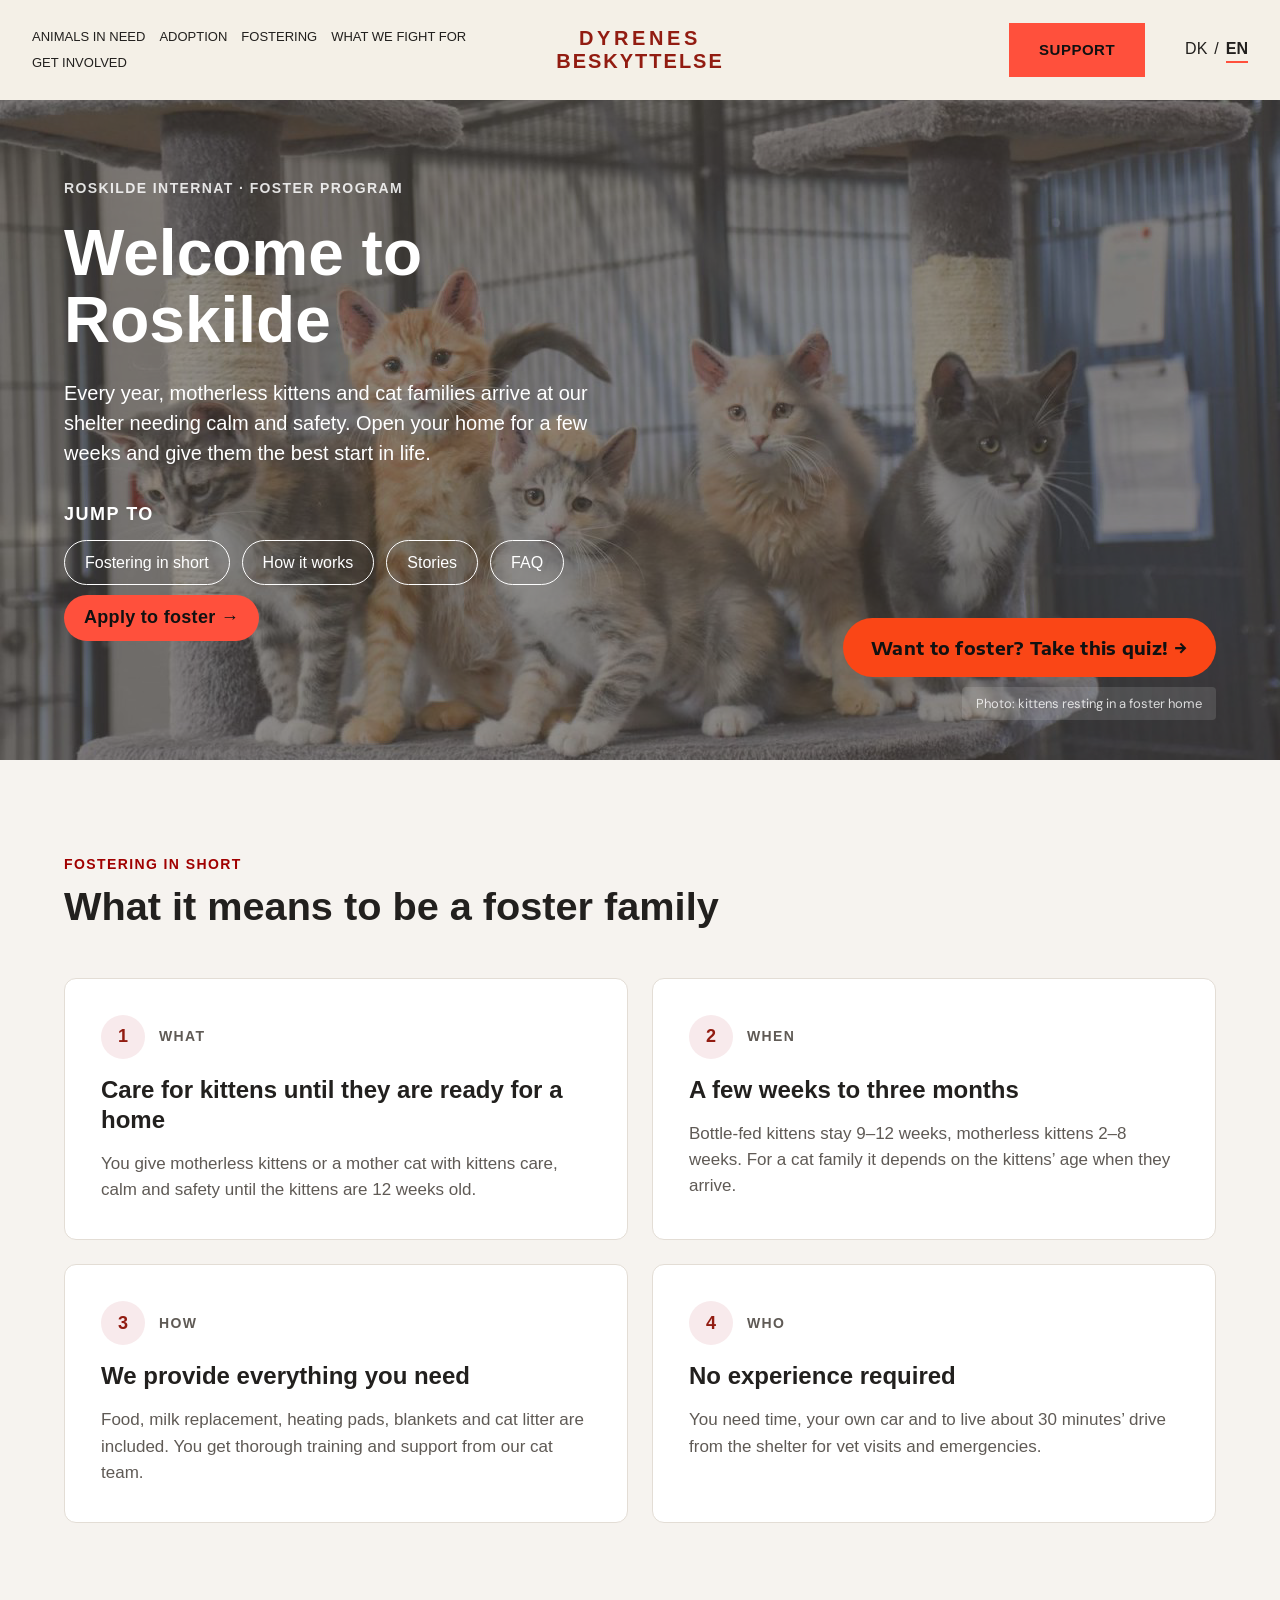
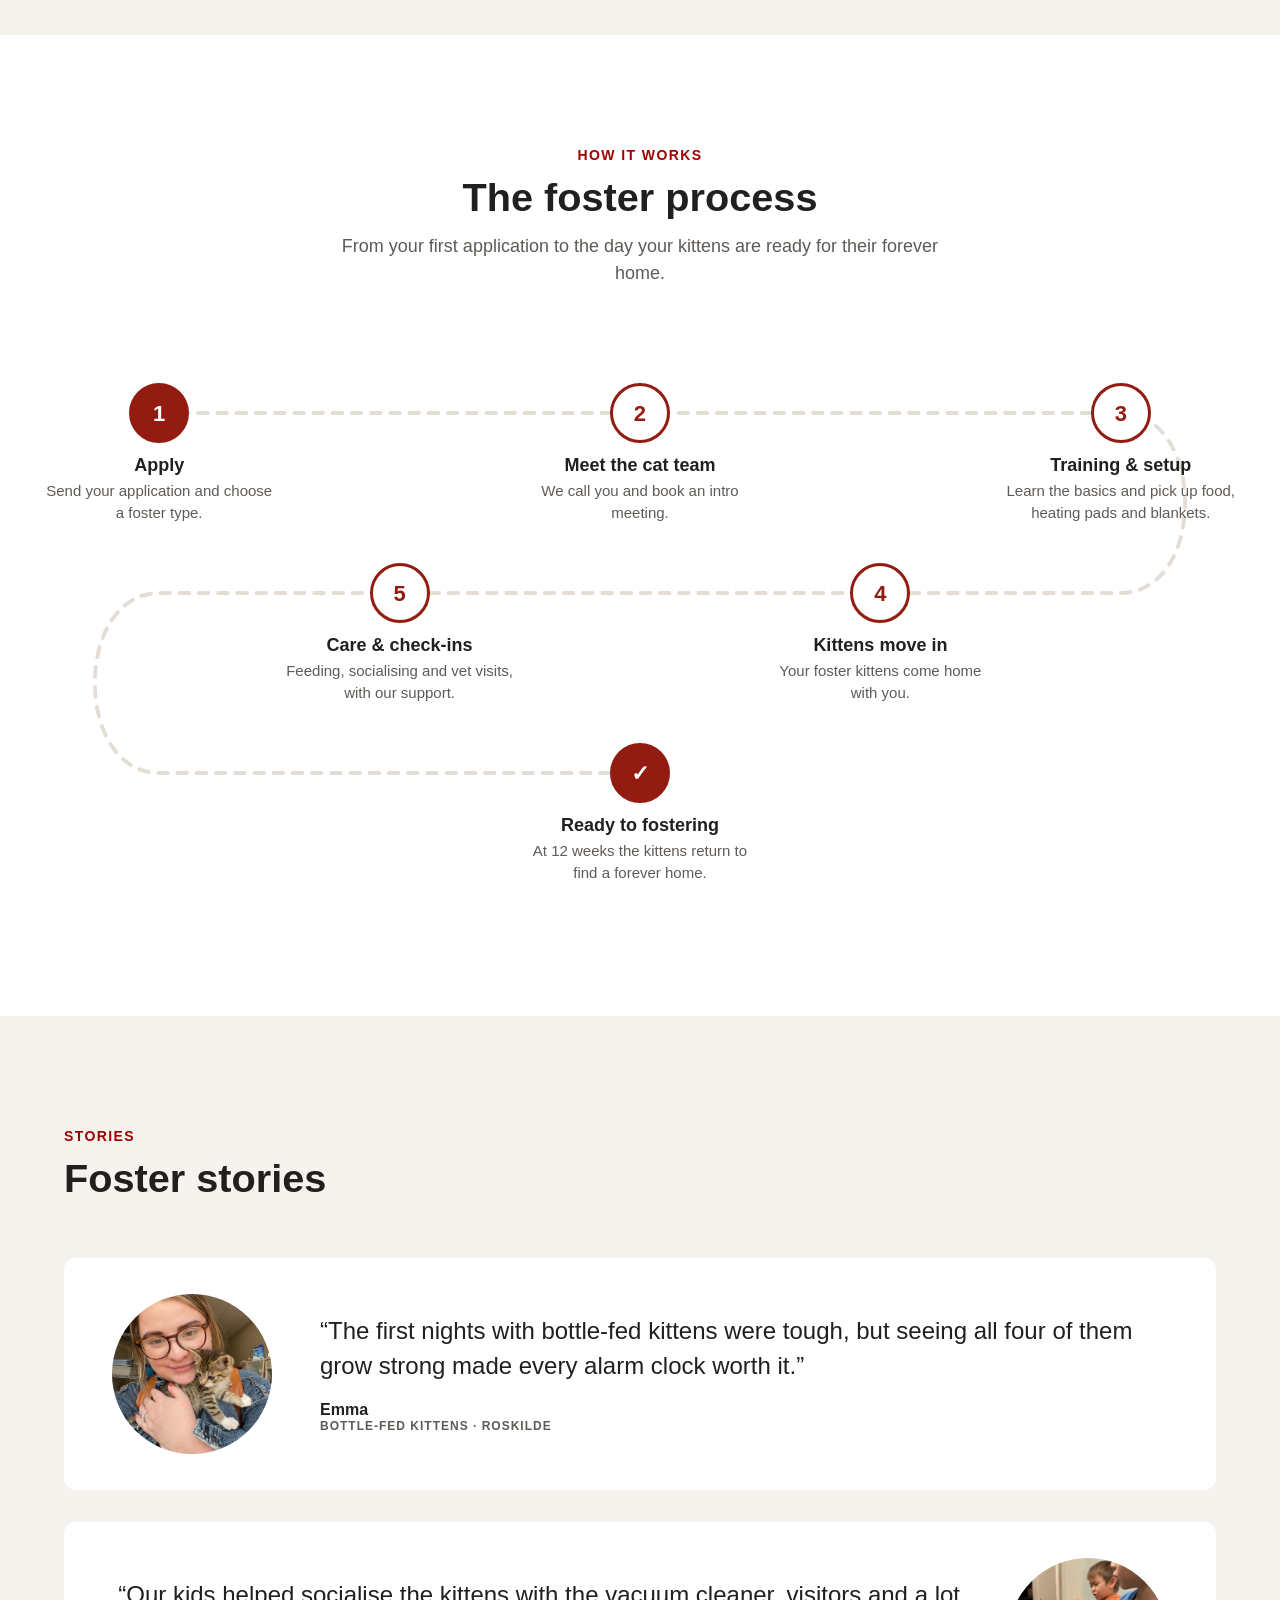
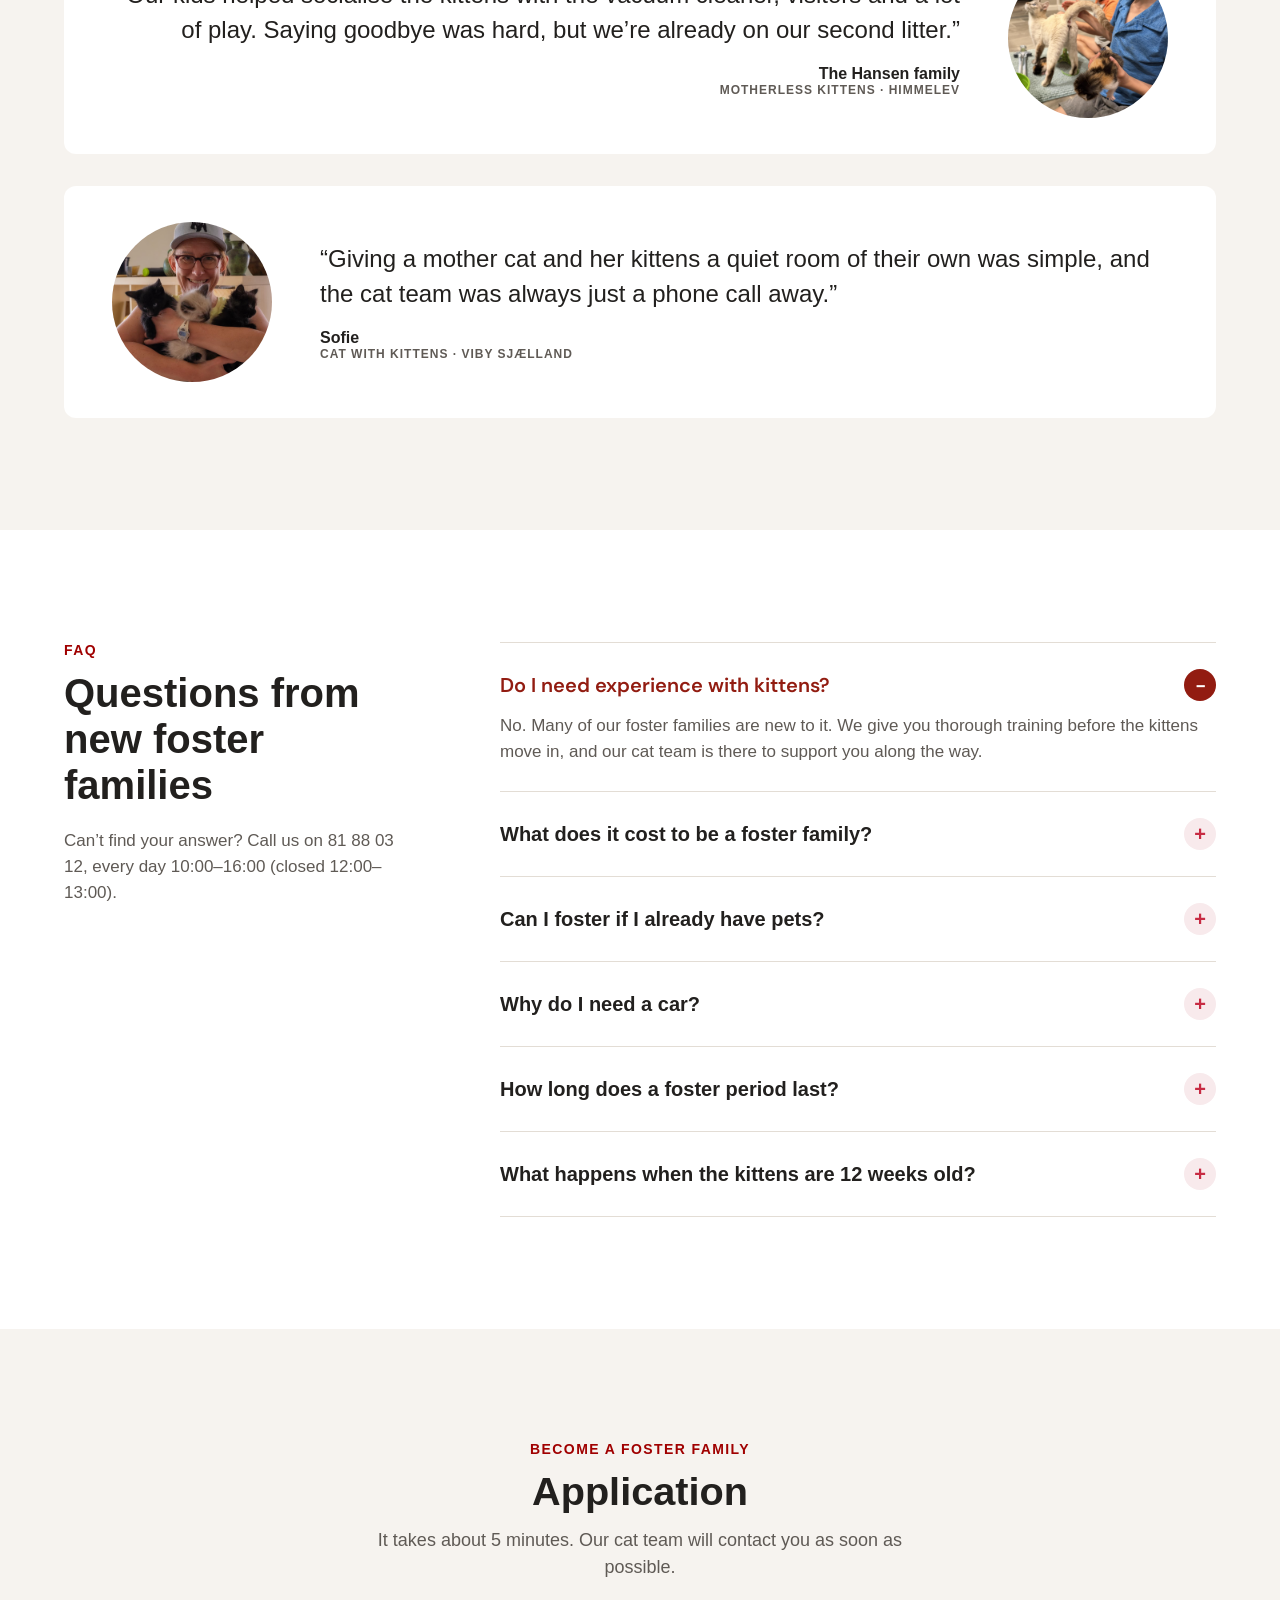
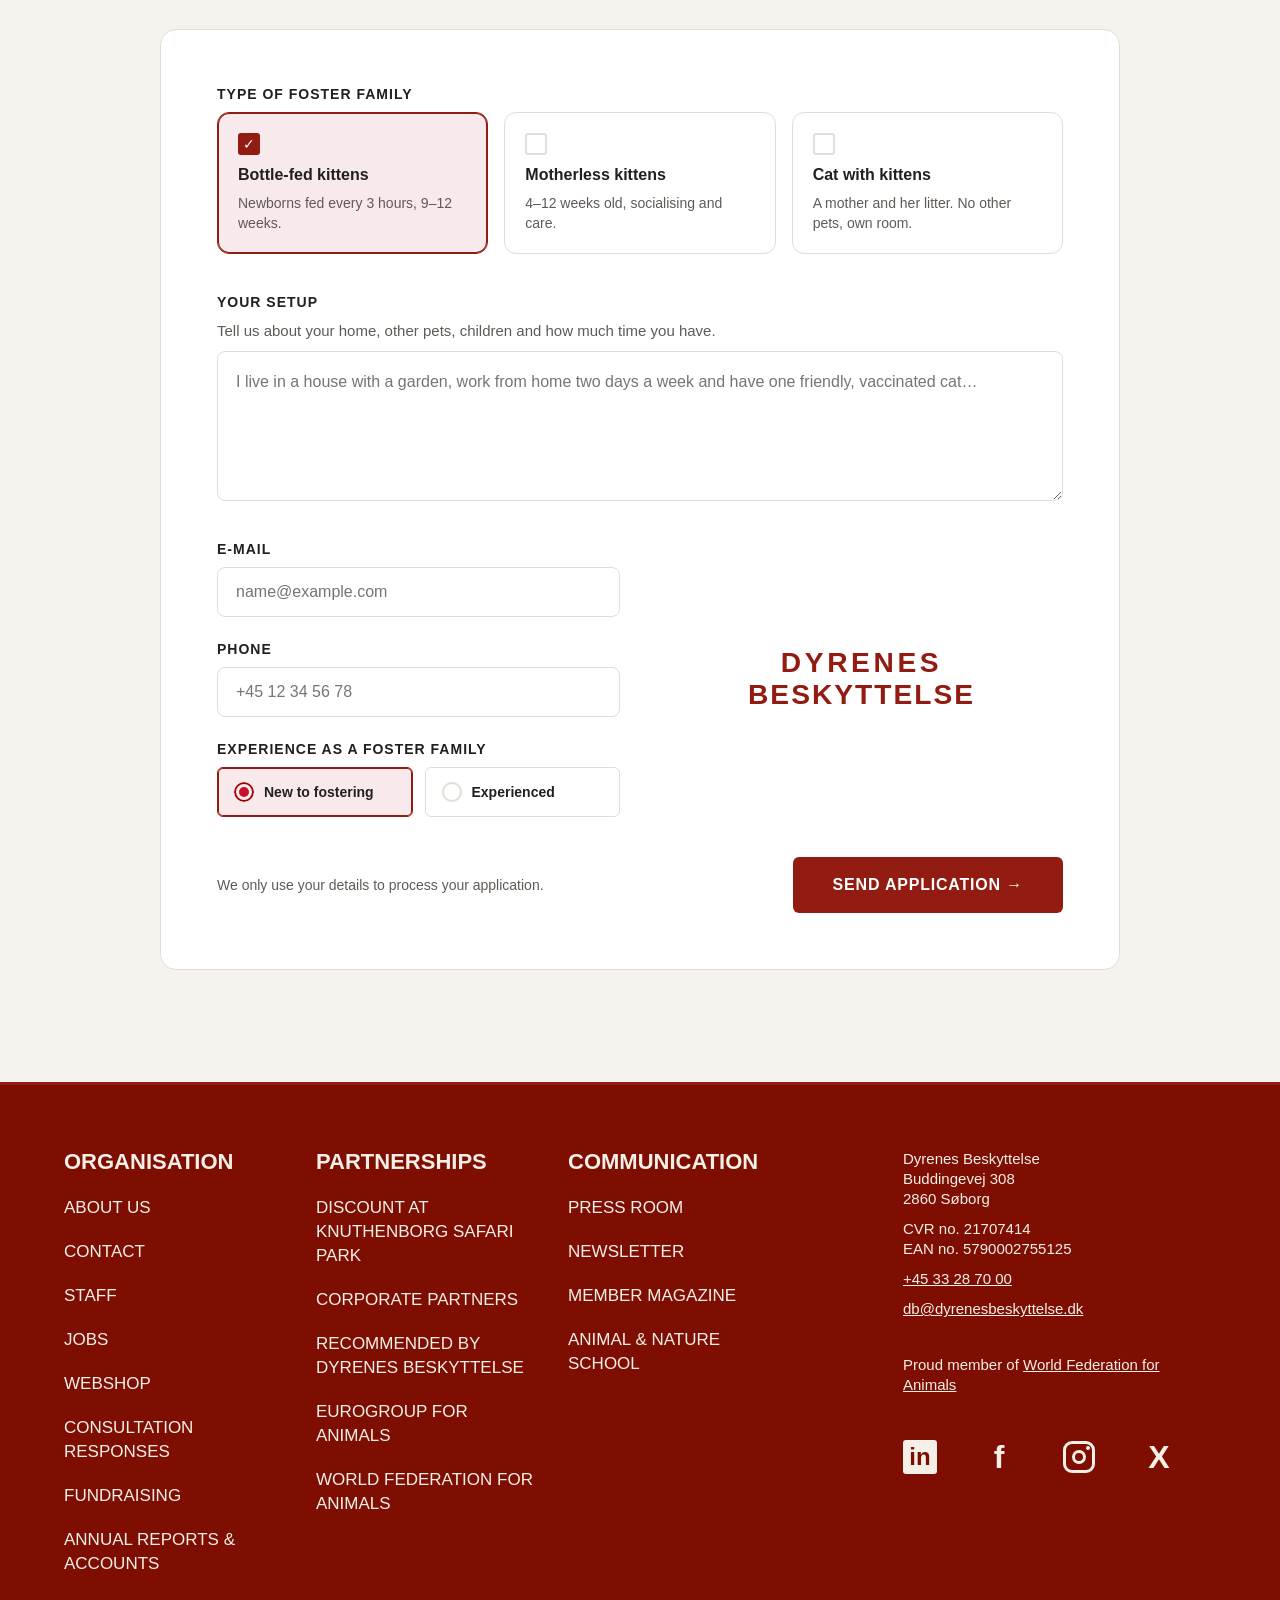
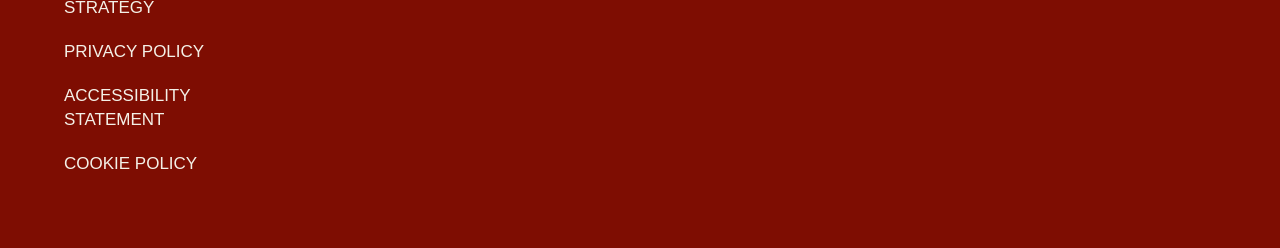
==== index.html @ abfac76a "Build responsive foster landing page and survey" ====
<!doctype html>
<html lang="en">
<head>
  <meta charset="utf-8">
  <meta name="viewport" content="width=device-width, initial-scale=1">
  <meta name="description" content="Open your home to kittens in need through Roskilde Internat's foster programme.">
  <title>Foster family | Roskilde Internat</title>
  <link rel="preconnect" href="https://fonts.googleapis.com">
  <link rel="preconnect" href="https://fonts.gstatic.com" crossorigin>
  <link href="https://fonts.googleapis.com/css2?family=DM+Sans:wght@400;600;700;800&amp;family=Encode+Sans+Semi+Expanded:wght@400;500;700;800&amp;display=swap" rel="stylesheet">
  <link rel="stylesheet" href="styles.css">
  <script src="script.js" defer></script>
</head>
<body>
  <a class="skip-link" href="#main">Skip to content</a>

  <header class="site-header">
    <nav class="main-nav" aria-label="Main navigation">
      <a href="https://www.dyrenesbeskyttelse.dk/1812">Animals in need</a>
      <a href="https://www.dyrenesbeskyttelse.dk/adopter-et-dyr">Adoption</a>
      <a class="active" href="#fostering-short">Fostering</a>
      <a href="https://www.dyrenesbeskyttelse.dk/det-kaemper-vi-for">What we fight for</a>
      <a href="https://www.dyrenesbeskyttelse.dk/bliv-frivillig">Get involved</a>
    </nav>

    <a class="wordmark" href="https://www.dyrenesbeskyttelse.dk/" aria-label="Dyrenes Beskyttelse home">
      <span>Dyrenes</span><span>Beskyttelse</span>
    </a>

    <div class="header-actions">
      <a class="support-button" href="https://www.dyrenesbeskyttelse.dk/stoet-dyrene">Support</a>
      <span class="language" aria-label="Language"><a href="https://www.dyrenesbeskyttelse.dk/">DK</a><span>/</span><strong>EN</strong></span>
    </div>
    <button class="menu-toggle" type="button" aria-expanded="false" aria-controls="mobile-menu">Menu</button>
  </header>

  <nav id="mobile-menu" class="mobile-menu" aria-label="Mobile navigation" hidden>
    <a href="https://www.dyrenesbeskyttelse.dk/1812">Animals in need</a>
    <a href="https://www.dyrenesbeskyttelse.dk/adopter-et-dyr">Adoption</a>
    <a href="#fostering-short">Fostering</a>
    <a href="https://www.dyrenesbeskyttelse.dk/det-kaemper-vi-for">What we fight for</a>
    <a href="https://www.dyrenesbeskyttelse.dk/bliv-frivillig">Get involved</a>
  </nav>

  <main id="main">
    <section class="hero" aria-labelledby="hero-title">
      <img class="hero-image" src="assets/hero.png" alt="Kittens resting together in a foster home">
      <div class="hero-shade"></div>
      <div class="hero-content page-width">
        <p class="eyebrow light">Roskilde Internat · Foster program</p>
        <h1 id="hero-title">Welcome to<br>Roskilde</h1>
        <p class="hero-intro">Every year, motherless kittens and cat families arrive at our shelter needing calm and safety. Open your home for a few weeks and give them the best start in life.</p>
        <div class="jump-links" aria-label="Jump to page section">
          <span>Jump to</span>
          <a href="#fostering-short">Fostering in short</a>
          <a href="#how-it-works">How it works</a>
          <a href="#stories">Stories</a>
          <a href="#faq">FAQ</a>
        </div>
        <a class="pill-button coral" href="#application">Apply to foster →</a>
      </div>
      <button class="quiz-ribbon" type="button" data-open-quiz>Want to foster? Take this quiz! →</button>
      <p class="photo-credit">Photo: kittens resting in a foster home</p>
    </section>

    <section id="fostering-short" class="section section-short">
      <div class="page-width">
        <p class="eyebrow red">Fostering in short</p>
        <h2>What it means to be a foster family</h2>
        <div class="facts-grid">
          <article class="fact-card"><span class="fact-number">1</span><p class="fact-label">What</p><h3>Care for kittens until they are ready for a home</h3><p>You give motherless kittens or a mother cat with kittens care, calm and safety until the kittens are 12 weeks old.</p></article>
          <article class="fact-card"><span class="fact-number">2</span><p class="fact-label">When</p><h3>A few weeks to three months</h3><p>Bottle-fed kittens stay 9–12 weeks, motherless kittens 2–8 weeks. For a cat family it depends on the kittens’ age when they arrive.</p></article>
          <article class="fact-card"><span class="fact-number">3</span><p class="fact-label">How</p><h3>We provide everything you need</h3><p>Food, milk replacement, heating pads, blankets and cat litter are included. You get thorough training and support from our cat team.</p></article>
          <article class="fact-card"><span class="fact-number">4</span><p class="fact-label">Who</p><h3>No experience required</h3><p>You need time, your own car and to live about 30 minutes’ drive from the shelter for vet visits and emergencies.</p></article>
        </div>
      </div>
    </section>

    <section id="how-it-works" class="section process-section">
      <div class="page-width narrow-heading">
        <p class="eyebrow red">How it works</p>
        <h2>The foster process</h2>
        <p>From your first application to the day your kittens are ready for their forever home.</p>
      </div>
      <div class="process page-width">
        <img class="process-line" src="assets/foster-path.svg" alt="" aria-hidden="true">
        <ol>
          <li><span>1</span><h3>Apply</h3><p>Send your application and choose a foster type.</p></li>
          <li><span>2</span><h3>Meet the cat team</h3><p>We call you and book an intro meeting.</p></li>
          <li><span>3</span><h3>Training &amp; setup</h3><p>Learn the basics and pick up food, heating pads and blankets.</p></li>
          <li><span>4</span><h3>Kittens move in</h3><p>Your foster kittens come home with you.</p></li>
          <li><span>5</span><h3>Care &amp; check-ins</h3><p>Feeding, socialising and vet visits, with our support.</p></li>
          <li><span>✓</span><h3>Ready to fostering</h3><p>At 12 weeks the kittens return to find a forever home.</p></li>
        </ol>
      </div>
    </section>

    <section id="stories" class="section stories-section">
      <div class="page-width">
        <p class="eyebrow red">Stories</p>
        <h2>Foster stories</h2>
        <div class="stories-list">
          <article class="story-card"><img src="assets/story-emma.png" alt="Emma with a foster kitten"><div><blockquote>“The first nights with bottle-fed kittens were tough, but seeing all four of them grow strong made every alarm clock worth it.”</blockquote><p><strong>Emma</strong><span>Bottle-fed kittens · Roskilde</span></p></div></article>
          <article class="story-card reverse"><img src="assets/story-hansen.png" alt="The Hansen family"><div><blockquote>“Our kids helped socialise the kittens with the vacuum cleaner, visitors and a lot of play. Saying goodbye was hard, but we’re already on our second litter.”</blockquote><p><strong>The Hansen family</strong><span>Motherless kittens · Himmelev</span></p></div></article>
          <article class="story-card"><img src="assets/story-sofie.png" alt="Sofie with a foster cat"><div><blockquote>“Giving a mother cat and her kittens a quiet room of their own was simple, and the cat team was always just a phone call away.”</blockquote><p><strong>Sofie</strong><span>Cat with kittens · Viby Sjælland</span></p></div></article>
        </div>
      </div>
    </section>

    <section id="faq" class="section faq-section">
      <div class="page-width faq-layout">
        <div class="faq-intro">
          <p class="eyebrow red">FAQ</p>
          <h2>Questions from<br>new foster<br>families</h2>
          <p>Can’t find your answer? Call us on <a href="tel:+4581880312">81 88 03 12</a>, every day 10:00–16:00 (closed 12:00–13:00).</p>
        </div>
        <div class="accordion">
          <details open><summary>Do I need experience with kittens?<span aria-hidden="true"></span></summary><p>No. Many of our foster families are new to it. We give you thorough training before the kittens move in, and our cat team is there to support you along the way.</p></details>
          <details><summary>What does it cost to be a foster family?<span aria-hidden="true"></span></summary><p>Nothing. We provide food, milk replacement, heating pads, blankets, cat litter and veterinary care.</p></details>
          <details><summary>Can I foster if I already have pets?<span aria-hidden="true"></span></summary><p>Often, yes. Foster kittens need a separate room, and your own pets must be healthy and vaccinated. Our cat team will assess your setup with you.</p></details>
          <details><summary>Why do I need a car?<span aria-hidden="true"></span></summary><p>You must be able to bring kittens to check-ups and reach a veterinarian quickly if an emergency occurs.</p></details>
          <details><summary>How long does a foster period last?<span aria-hidden="true"></span></summary><p>Depending on the kittens’ age and needs, a foster period lasts from a few weeks to around three months.</p></details>
          <details><summary>What happens when the kittens are 12 weeks old?<span aria-hidden="true"></span></summary><p>They return to the shelter, where they receive their final health checks and are matched with permanent homes.</p></details>
        </div>
      </div>
    </section>

    <section id="application" class="section application-section">
      <div class="page-width application-heading">
        <p class="eyebrow red">Become a foster family</p>
        <h2>Application</h2>
        <p>It takes about 5 minutes. Our cat team will contact you as soon as possible.</p>
      </div>

      <form class="application-form" id="application-form">
        <fieldset class="full-row">
          <legend>Type of foster family</legend>
          <div class="choice-grid">
            <label class="choice-card"><input type="checkbox" name="foster-type" value="Bottle-fed kittens" checked><span class="check-box" aria-hidden="true"></span><strong>Bottle-fed kittens</strong><small>Newborns fed every 3 hours, 9–12 weeks.</small></label>
            <label class="choice-card"><input type="checkbox" name="foster-type" value="Motherless kittens"><span class="check-box" aria-hidden="true"></span><strong>Motherless kittens</strong><small>4–12 weeks old, socialising and care.</small></label>
            <label class="choice-card"><input type="checkbox" name="foster-type" value="Cat with kittens"><span class="check-box" aria-hidden="true"></span><strong>Cat with kittens</strong><small>A mother and her litter. No other pets, own room.</small></label>
          </div>
        </fieldset>

        <label class="full-row field"><span>Your setup</span><small>Tell us about your home, other pets, children and how much time you have.</small><textarea name="setup" rows="4" placeholder="I live in a house with a garden, work from home two days a week and have one friendly, vaccinated cat…" required></textarea></label>
        <div class="contact-brand full-row">
        <div class="contact-fields">
        <label class="field"><span>E-mail</span><input type="email" name="email" placeholder="name@example.com" required></label>
        <label class="field"><span>Phone</span><input type="tel" name="phone" placeholder="+45 12 34 56 78" required></label>

        <fieldset class="field experience-field">
          <legend>Experience as a foster family</legend>
          <div class="radio-row">
            <label><input type="radio" name="experience" value="New to fostering" required checked><span></span>New to fostering</label>
            <label><input type="radio" name="experience" value="Experienced"><span></span>Experienced</label>
          </div>
        </fieldset>
        </div>
        <div class="application-brand">
          <div class="wordmark" role="img" aria-label="Dyrenes Beskyttelse">
            <span aria-hidden="true">Dyrenes</span><span aria-hidden="true">Beskyttelse</span>
          </div>
        </div>
        </div>

        <div class="form-footer full-row"><p>We only use your details to process your application.</p><button class="primary-button" type="submit">Send application →</button></div>
        <p class="form-status full-row" id="form-status" role="status" aria-live="polite"></p>
      </form>
    </section>
  </main>

  <footer class="site-footer">
    <div class="footer-grid page-width">
      <section>
        <h2>Organisation</h2>
        <a href="https://www.dyrenesbeskyttelse.dk/om-os">About us</a>
        <a href="https://www.dyrenesbeskyttelse.dk/kontakt">Contact</a>
        <a href="https://www.dyrenesbeskyttelse.dk/medarbejderoversigt">Staff</a>
        <a href="https://dyrenesbeskyttelse.career.emply.com">Jobs</a>
        <a href="https://shop.dyrenesbeskyttelse.dk/">Webshop</a>
        <a href="https://www.dyrenesbeskyttelse.dk/hoeringssvar">Consultation responses</a>
        <a href="https://www.dyrenesbeskyttelse.dk/indsamlinger">Fundraising</a>
        <a href="https://www.dyrenesbeskyttelse.dk/aarsberetninger-aarsregnskaber">Annual reports &amp; accounts</a>
        <a href="https://www.dyrenesbeskyttelse.dk/sites/dyrenesbeskyttelse.dk/files/publikationer/2030-Strategi.pdf">Strategy</a>
        <a href="https://www.dyrenesbeskyttelse.dk/privatlivspolitik">Privacy policy</a>
        <a href="https://www.dyrenesbeskyttelse.dk/tilgaengelighedserklaering">Accessibility statement</a>
        <a href="https://www.dyrenesbeskyttelse.dk/cookiepolitik">Cookie policy</a>
      </section>
      <section>
        <h2>Partnerships</h2>
        <a href="https://www.dyrenesbeskyttelse.dk/knuthenborg-entre">Discount at Knuthenborg Safari Park</a>
        <a href="https://www.dyrenesbeskyttelse.dk/erhvervspartnere">Corporate partners</a>
        <a href="https://www.dyrenesbeskyttelse.dk/anbefalet-af-dyrenes-beskyttelse">Recommended by Dyrenes Beskyttelse</a>
        <a href="https://www.dyrenesbeskyttelse.dk/eurogroup-for-animals">Eurogroup for Animals</a>
        <a href="https://www.dyrenesbeskyttelse.dk/world-federation-for-animals">World Federation for Animals</a>
      </section>
      <section><h2>Communication</h2><a href="https://www.dyrenesbeskyttelse.dk/presserum">Press room</a><a href="https://www.dyrenesbeskyttelse.dk/nyhedsbrev">Newsletter</a><a href="https://www.dyrenesbeskyttelse.dk/medlemsblad">Member magazine</a><a href="https://www.dyrenesbeskyttelse.dk/dyre-naturskolen">Animal &amp; Nature School</a></section>
      <section class="contact"><address>Dyrenes Beskyttelse<br>Buddingevej 308<br>2860 Søborg</address><p>CVR no. 21707414<br>EAN no. 5790002755125</p><a href="tel:+4533287000">+45 33 28 70 00</a><a href="mailto:db@dyrenesbeskyttelse.dk">db@dyrenesbeskyttelse.dk</a><p class="membership">Proud member of <a href="https://www.wfa.org">World Federation for Animals</a></p><div class="socials"><a href="https://www.linkedin.com/company/dyrenes-beskyttelse" aria-label="LinkedIn">in</a><a href="https://www.facebook.com/DyrenesBeskyttelse" aria-label="Facebook">f</a><a href="https://www.instagram.com/dyrenesbeskyttelse/" aria-label="Instagram"><img src="assets/instagram.svg" alt=""></a><a href="https://twitter.com/dyrbeskyt" aria-label="X">X</a></div></section>
    </div>
  </footer>

  <div class="quiz-page" id="quiz-page" hidden>
    <div class="quiz-shell">
      <header class="site-header quiz-header">
        <nav class="main-nav" aria-label="Survey navigation">
          <a href="https://www.dyrenesbeskyttelse.dk/1812">Animals in need</a>
          <a href="https://www.dyrenesbeskyttelse.dk/adopter-et-dyr">Adoption</a>
          <a href="https://www.dyrenesbeskyttelse.dk/det-kaemper-vi-for">What we fight for</a>
          <a href="https://www.dyrenesbeskyttelse.dk/bliv-frivillig">Get involved</a>
          <a href="https://www.dyrenesbeskyttelse.dk/dyre-naturskolen">Kids &amp; Youth</a>
        </nav>
        <a class="wordmark" href="#" aria-label="Return to landing page"><span>Dyrenes</span><span>Beskyttelse</span></a>
        <div class="header-actions"><a class="support-button" href="https://www.dyrenesbeskyttelse.dk/stoet-dyrene">Support</a><span class="language" aria-label="Language"><a href="https://www.dyrenesbeskyttelse.dk/">DK</a><span>/</span><strong>EN</strong></span></div>
      </header>
      <section class="quiz-content" id="quiz-content">
        <div class="quiz-title"><h2 id="quiz-title">Take the test!</h2><p>To know if you can become a foster family…</p></div>
        <div class="progress" id="quiz-progress" aria-label="Survey progress"></div>
        <article class="question-card" aria-live="polite"><p class="question-count" id="question-count"></p><h3 id="question-text" tabindex="-1"></h3></article>
        <div class="quiz-answers"><button type="button" data-answer="yes">I do</button><button type="button" data-answer="no">I don’t</button></div>
      </section>
      <section class="quiz-result" id="quiz-result" hidden></section>
    </div>
  </div>
</body>
</html>
---- styles.css ----
:root {
  --red: #921c11;
  --bright-red: #a00000;
  --survey-red: #af272f;
  --dark-red: #7e0d02;
  --coral: #ff503c;
  --orange: #fa4616;
  --soft-red: #f8eaec;
  --cream: #f6f3ef;
  --paper: #fff;
  --ink: #22201e;
  --muted: #5f5a55;
  --border: #e3ddd5;
  --footer-text: #f4f0e7;
  --max: 1200px;
  --gutter: clamp(20px, 5vw, 120px);
  --survey-font: 'Encode Sans Semi Expanded', Arial, sans-serif;
}

* { box-sizing: border-box; }
[hidden] { display: none !important; }
html { scroll-behavior: smooth; scroll-padding-top: 24px; }
body { margin: 0; color: var(--ink); background: var(--paper); font-family: Helvetica, Arial, sans-serif; line-height: 1.5; }
a { color: inherit; }
button, input, textarea { font: inherit; }
button, summary { cursor: pointer; }
button, input, textarea { min-width: 0; }
img { max-width: 100%; }
:focus-visible { outline: 3px solid var(--survey-red); outline-offset: 4px; }
.sr-only { position: absolute !important; width: 1px !important; height: 1px !important; padding: 0 !important; margin: -1px !important; overflow: hidden !important; clip: rect(0, 0, 0, 0) !important; white-space: nowrap !important; border: 0 !important; }
.page-width { width: min(var(--max), calc(100% - var(--gutter) * 2)); margin-inline: auto; }
.skip-link { position: fixed; z-index: 1000; top: 8px; left: 8px; padding: 10px 16px; background: white; color: var(--red); transform: translateY(-150%); }
.skip-link:focus { transform: none; }

/* Shared header: intrinsic columns keep the wordmark centered. */
.site-header { min-height: 100px; padding: 20px 32px; display: grid; grid-template-columns: minmax(0, 1fr) auto minmax(0, 1fr); gap: 16px; align-items: center; position: relative; z-index: 20; background: #f4f0e7; }
.main-nav { display: flex; flex-wrap: wrap; gap: 10px 14px; align-items: center; }
.main-nav a { font-size: 13px; font-weight: 400; line-height: 1.2; text-decoration: none; text-transform: uppercase; white-space: nowrap; }
.wordmark { display: flex; flex-direction: column; align-items: center; color: var(--red); font-weight: 700; font-size: 20px; line-height: 1.15; text-decoration: none; text-transform: uppercase; }
.wordmark span:first-child { letter-spacing: 3.6px; }
.wordmark span:last-child { letter-spacing: 2px; }
.header-actions { justify-self: end; display: flex; align-items: center; gap: 40px; }
.support-button { padding: 18px 30px; background: var(--coral); color: #111; font-size: 15px; font-weight: 700; line-height: 1.2; text-transform: uppercase; text-decoration: none; letter-spacing: .5px; }
.language { display: flex; gap: 7px; font-size: 16px; line-height: 1.5; }
.language a { text-decoration: none; }
.language strong { border-bottom: 2px solid var(--coral); }
.menu-toggle, .mobile-menu { display: none; }

/* The hero's content remains in normal flow; only the background is absolute. */
.hero { min-height: 660px; position: relative; display: grid; isolation: isolate; overflow: hidden; color: white; background: #4a4540; }
.hero-image { position: absolute; inset: 0; width: 100%; height: 100%; object-fit: cover; object-position: center; opacity: .4; z-index: -1; }
.hero-shade { display: none; }
.hero-content { grid-area: 1 / 1; padding-block: 80px; display: flex; flex-direction: column; align-items: flex-start; }
.eyebrow { margin: 0 0 12px; font-size: 14px; font-weight: 700; line-height: normal; text-transform: uppercase; letter-spacing: 1.4px; }
.eyebrow.red { color: var(--bright-red); }
.eyebrow.light { color: rgba(255,255,255,.85); }
.hero .eyebrow { margin-bottom: 24px; }
.hero h1 { max-width: 640px; margin: 0; font-size: clamp(48px, 5vw, 72px); line-height: 1.05; }
.hero-intro { max-width: 560px; margin: 24px 0; font-size: 20px; line-height: 1.5; }
.jump-links { max-width: 640px; padding-top: 12px; display: flex; flex-wrap: wrap; align-items: center; gap: 10px 12px; }
.jump-links span { flex-basis: 100%; margin-bottom: 4px; font-size: 18px; font-weight: 700; line-height: 1.2; text-transform: uppercase; letter-spacing: 1.5px; }
.jump-links a { padding: 12px 20px; border: 1.5px solid white; border-radius: 999px; line-height: 1.2; text-decoration: none; }
.pill-button { display: inline-flex; align-items: center; padding: 12px 20px; border-radius: 999px; text-decoration: none; line-height: 1.2; }
.pill-button.coral { margin-top: 10px; background: var(--coral); color: #111; font-size: 18px; font-weight: 700; letter-spacing: .3px; }
.quiz-ribbon { grid-area: 1 / 1; z-index: 1; align-self: end; justify-self: end; margin: 0 64px 83px 0; padding: 18px 28px; border: 0; border-radius: 999px; background: var(--orange); color: #111; font-family: var(--survey-font); font-size: 18px; font-weight: 700; line-height: 23px; letter-spacing: .3px; }
.photo-credit { grid-area: 1 / 1; align-self: end; justify-self: end; margin: 0 max(var(--gutter), calc((100% - var(--max)) / 2)) 40px 0; padding: 8px 14px; border-radius: 4px; background: rgba(255,255,255,.12); color: rgba(255,255,255,.8); font: 13px/17px 'DM Sans', sans-serif; }

.section { padding-block: 112px; }
.section h2 { margin: 0; font-size: clamp(32px, 3.1vw, 44px); line-height: 1.15; }
.section-short { padding-top: 96px; background: var(--cream); }
.facts-grid { display: grid; grid-template-columns: repeat(2, minmax(0, 1fr)); gap: 24px; margin-top: 48px; }
.fact-card { padding: 36px; display: grid; grid-template-columns: 44px minmax(0, 1fr); align-content: start; align-items: center; column-gap: 14px; border: 1px solid var(--border); border-radius: 12px; background: white; }
.fact-number { width: 44px; height: 44px; display: grid; place-items: center; border-radius: 50%; background: var(--soft-red); color: var(--red); font-size: 18px; font-weight: 700; }
.fact-label { margin: 0; color: var(--muted); font-size: 14px; font-weight: 700; text-transform: uppercase; letter-spacing: 1.4px; }
.fact-card h3 { grid-column: 1 / -1; margin: 16px 0; font-size: 24px; line-height: 1.25; }
.fact-card > p:last-child { grid-column: 1 / -1; margin: 0; color: var(--muted); font-size: 17px; line-height: 1.55; }

.process-section { text-align: center; }
.narrow-heading { max-width: 620px; }
.narrow-heading > p:last-child { margin: 12px 0 0; color: var(--muted); font-size: 18px; line-height: 1.5; }
.process { position: relative; margin-top: 56px; }
.process-line { position: absolute; top: 68px; left: 2.55%; width: 94.9%; height: 364px; object-fit: fill; }
.process ol { position: relative; margin: 0; padding: 40px 0 13px; display: grid; grid-template-columns: repeat(10, minmax(0, 1fr)); grid-auto-rows: minmax(148px, auto); row-gap: 32px; list-style: none; }
.process li { min-width: 0; }
.process li:nth-child(1) { grid-column: 1 / 3; transform: translateX(-20px); }
.process li:nth-child(2) { grid-column: 5 / 7; }
.process li:nth-child(3) { grid-column: 9 / 11; transform: translateX(20px); }
.process li:nth-child(4) { grid-column: 7 / 9; grid-row: 2; transform: translateX(10px); }
.process li:nth-child(5) { grid-column: 3 / 5; grid-row: 2; transform: translateX(-10px); }
.process li:nth-child(6) { grid-column: 5 / 7; grid-row: 3; }
.process li span { width: 60px; height: 60px; margin: 0 auto 12px; display: grid; place-items: center; border: 3px solid var(--red); border-radius: 50%; background: white; color: var(--red); font-size: 22px; font-weight: 700; }
.process li:first-child span, .process li:last-child span { background: var(--red); color: white; }
.process li h3 { margin: 0; font-size: 18px; line-height: 21px; }
.process li p { margin: 4px auto 0; max-width: 240px; color: var(--muted); font-size: 15px; line-height: 22px; }

.stories-section { background: var(--cream); }
.stories-list { display: grid; gap: 32px; margin-top: 56px; }
.story-card { display: flex; gap: 48px; align-items: center; padding: 36px 48px; border-radius: 12px; background: white; }
.story-card.reverse { flex-direction: row-reverse; text-align: right; }
.story-card img { flex: 0 0 160px; width: 160px; height: 160px; border-radius: 50%; object-fit: cover; }
.story-card div { flex: 1; min-width: 0; }
.story-card blockquote { margin: 0 0 16px; font-size: 24px; line-height: 1.45; }
.story-card p { margin: 0; display: flex; flex-direction: column; line-height: 1.2; }
.story-card p strong { font-size: 16px; }
.story-card p span { color: var(--muted); font-size: 12px; font-weight: 700; text-transform: uppercase; letter-spacing: 1px; }

.faq-layout { display: grid; grid-template-columns: minmax(0, 340px) minmax(0, 1fr); gap: 96px; }
.faq-intro h2 { font-size: 40px; line-height: 1.15; }
.faq-intro > p:last-child { margin: 20px 0 0; color: var(--muted); font-size: 17px; line-height: 26px; }
.faq-intro a { text-decoration: none; }
.accordion { border-top: 1px solid var(--border); }
.accordion details { border-bottom: 1px solid var(--border); }
.accordion summary { padding: 26px 0; display: flex; justify-content: space-between; gap: 20px; align-items: center; font-size: 20px; font-weight: 700; line-height: 1.2; list-style: none; }
.accordion summary::-webkit-details-marker { display: none; }
.accordion summary span { flex: 0 0 32px; height: 32px; display: grid; place-items: center; border-radius: 50%; background: var(--soft-red); color: #c72b43; }
.accordion summary span::before { content: '+'; font-size: 20px; }
.accordion details[open] summary { padding-bottom: 12px; color: var(--red); font-family: 'DM Sans', sans-serif; font-weight: 600; }
.accordion details[open] summary span { background: var(--red); color: white; }
.accordion details[open] summary span::before { content: '−'; }
.accordion details p { margin: 0 0 26px; color: var(--muted); font-size: 17px; line-height: 1.55; }

.application-section { background: var(--cream); }
.application-heading { max-width: 600px; text-align: center; }
.application-heading > p:last-child { margin: 12px 0 0; color: var(--muted); font-size: 18px; line-height: 1.5; }
.application-form { width: min(960px, calc(100% - var(--gutter) * 2)); margin: 48px auto 0; padding: 56px; display: flex; flex-direction: column; gap: 40px; border: 1px solid var(--border); border-radius: 16px; background: white; }
.application-form fieldset { min-width: 0; margin: 0; padding: 0; border: 0; }
.application-form legend, .field > span { display: block; margin-bottom: 10px; padding: 0; font-size: 14px; font-weight: 700; line-height: 16px; text-transform: uppercase; letter-spacing: 1px; }
.field > small { display: block; margin: 0 0 10px; color: var(--muted); font-size: 15px; line-height: 1.4; }
.choice-grid { display: grid; grid-template-columns: repeat(3, minmax(0, 1fr)); gap: 16px; }
.choice-card { padding: 20px; display: flex; flex-direction: column; align-items: flex-start; gap: 10px; border: 1px solid var(--border); border-radius: 12px; cursor: pointer; }
.choice-card:has(input:checked) { border-color: var(--red); background: var(--soft-red); box-shadow: inset 0 0 0 1px var(--red); }
.choice-card input, .radio-row input { position: absolute; opacity: 0; }
.choice-card:has(input:focus-visible), .radio-row label:has(input:focus-visible) { outline: 3px solid var(--survey-red); outline-offset: 3px; }
.check-box { width: 22px; height: 22px; display: grid; place-items: center; border: 2px solid var(--border); border-radius: 3px; }
.choice-card input:checked + .check-box { border-color: var(--red); background: var(--red); }
.choice-card input:checked + .check-box::after { content: '✓'; color: white; font-size: 14px; line-height: 1; }
.choice-card strong { font-size: 16px; line-height: 19px; }
.choice-card small { color: var(--muted); font-size: 14px; line-height: 1.4; }
.field textarea, .field > input { width: 100%; padding: 14px 18px; border: 1px solid var(--border); border-radius: 8px; color: var(--ink); background: white; font-size: 16px; line-height: 20px; }
.field textarea { display: block; min-height: 150px; padding-block: 20px; resize: vertical; }
.contact-brand { display: grid; grid-template-columns: repeat(2, minmax(0, 1fr)); gap: 40px; align-items: start; }
.contact-fields { display: flex; flex-direction: column; gap: 24px; }
.application-brand { min-width: 0; align-self: stretch; display: grid; place-items: center; padding: 32px 0; }
.application-brand .wordmark { font-size: clamp(20px, 2.2vw, 32px); }
.radio-row { display: flex; flex-wrap: wrap; gap: 12px; }
.radio-row label { flex: 1 1 180px; padding: 14px 16px; display: flex; align-items: center; gap: 10px; border: 1px solid var(--border); border-radius: 6px; cursor: pointer; font-size: 14px; font-weight: 700; line-height: 20px; }
.radio-row label:has(input:checked) { border-color: var(--red); background: var(--soft-red); box-shadow: inset 0 0 0 1px var(--red); }
.radio-row label span { flex: 0 0 20px; height: 20px; border: 2px solid var(--border); border-radius: 50%; }
.radio-row input:checked + span { border: 0; background: url('assets/radio.svg') center / 20px 20px no-repeat; }
.form-footer { display: flex; align-items: center; justify-content: space-between; flex-wrap: wrap; gap: 20px; }
.form-footer p { margin: 0; color: var(--muted); font-size: 14px; }
.primary-button { padding: 18px 40px; border: 0; border-radius: 6px; background: var(--red); color: white; font-size: 16px; font-weight: 700; line-height: 20px; text-transform: uppercase; letter-spacing: .8px; }
.form-status { margin: 0; color: var(--red); font-weight: 700; }
.form-status:empty, .result-message:empty { display: none; }

.site-footer { padding: 64px 0 72px; border-top: 3px solid var(--red); background: var(--dark-red); color: var(--footer-text); }
.footer-grid { display: grid; grid-template-columns: repeat(3, minmax(0, 230fr)) minmax(0, 414fr); gap: 32px; }
.site-footer section { display: flex; flex-direction: column; align-items: flex-start; gap: 20px; }
.site-footer h2 { margin: 0 0 2px; font-size: 22px; font-weight: 700; line-height: 25px; text-transform: uppercase; }
.site-footer a { font-size: 17px; line-height: 24px; text-decoration: none; text-transform: uppercase; }
.site-footer .contact { padding-left: 83px; gap: 10px; font-size: 15px; line-height: 20px; }
.site-footer address { font-style: normal; }
.contact p { margin: 0; }
.contact > a, .contact p a { font-size: inherit; line-height: inherit; text-decoration: underline; text-transform: none; }
.contact .membership { margin-top: 26px; }
.socials { margin-top: 34px; display: flex; flex-wrap: wrap; gap: 44px; align-items: center; }
.socials a { width: 36px; height: 36px; display: grid; place-items: center; font-size: 32px; font-weight: 700; line-height: 1; text-transform: none; }
.socials a:first-child { width: 34px; height: 34px; border-radius: 3px; background: var(--footer-text); color: var(--dark-red); font-size: 24px; }
.socials img { width: 36px; height: 36px; }

/* Survey is a full-page route, with flexible content height for longer questions. */
.quiz-page { background: white; font-family: var(--survey-font); }
.quiz-header .wordmark { color: var(--survey-red); font-weight: 800; }
.quiz-header .support-button { background: var(--orange); }
.quiz-content, .quiz-result { width: min(800px, calc(100% - var(--gutter) * 2)); min-height: calc(100svh - 100px); margin-inline: auto; padding-block: 40px; display: flex; flex-direction: column; justify-content: center; text-align: center; }
.quiz-title h2, .quiz-result h2 { margin: 0; color: var(--survey-red); font-size: clamp(36px, 4.45vw, 64px); font-weight: 800; line-height: 1.25; text-transform: uppercase; }
.quiz-title > p, .quiz-result > p { margin: 12px 0 0; color: #111; font-size: 24px; font-weight: 700; line-height: 30px; letter-spacing: .3px; }
.progress { margin: 36px 3px 20px; display: grid; grid-template-columns: repeat(10, minmax(0, 1fr)); gap: 6px; }
.progress span { height: 6px; border-radius: 999px; background: var(--border); }
.progress span.done { background: var(--orange); }
.question-card { padding: 48px 56px 52px; display: flex; flex-direction: column; align-items: flex-start; gap: 16px; background: var(--orange); color: white; text-align: left; }
.question-count { margin: 0; font-size: 30px; font-weight: 700; line-height: 38px; }
.question-card h3 { margin: 0; font-size: 36px; font-weight: 500; line-height: 1.35; }
.question-card h3:focus { outline: none; }
.quiz-answers { padding: 20px 24px 0; display: flex; flex-wrap: wrap; justify-content: space-between; gap: 8px; }
.quiz-answers button { padding: 12px 32px; border: 0; background: transparent; color: var(--survey-red); font-size: 48px; font-weight: 800; line-height: 60px; text-transform: uppercase; }
.quiz-answers button:hover { background: var(--soft-red); }
.result-card { width: min(100%, 640px); margin: 40px auto 0; padding: 56px; background: var(--orange); color: white; }
.result-card h3 { margin: 0; font-size: 24px; font-weight: 400; line-height: 34px; }
.result-actions { display: grid; gap: 20px; max-width: 400px; margin: 48px auto 0; }
.result-actions a { padding: 18px 24px; background: white; color: var(--survey-red); font-size: 20px; font-weight: 700; line-height: 25px; text-decoration: none; }
.is-match .result-card { width: min(100%, 720px); }
.result-email { margin-top: 24px; display: grid; grid-template-columns: minmax(0, 1fr) auto; gap: 12px; }
.result-email input { width: 100%; padding: 20px 22px; border: 1px solid var(--border); border-radius: 0; background: white; color: var(--ink); font-size: 18px; line-height: 23px; }
.result-email button { padding: 20px 30px; border: 0; background: var(--survey-red); color: white; font-size: 18px; font-weight: 700; line-height: 23px; text-transform: uppercase; }
.privacy-note { margin: 24px 0 0; color: rgba(255,255,255,.8); font-size: 14px; line-height: 18px; }
.result-message { margin: 20px 0 0; }

@media (max-width: 1240px) {
  .main-nav { gap: 10px; }
  .main-nav a { font-size: 11px; }
  .header-actions { gap: 24px; }
  .faq-layout { gap: 48px; grid-template-columns: minmax(0, 300px) minmax(0, 1fr); }
  .footer-grid { grid-template-columns: repeat(3, minmax(0, 1fr)); gap: 40px; }
  .site-footer .contact { grid-column: 1 / -1; padding-left: 0; }
  .quiz-ribbon { margin-right: var(--gutter); }
}

@media (max-width: 900px) {
  .main-nav { display: none; }
  .site-header > .wordmark { grid-column: 2; }
  body > .site-header .header-actions { display: none; }
  .menu-toggle { display: block; grid-column: 3; justify-self: end; border: 0; background: none; color: var(--red); font-weight: 700; }
  .mobile-menu { position: absolute; z-index: 19; top: 100px; inset-inline: 0; padding: 26px var(--gutter); flex-direction: column; gap: 18px; background: #f4f0e7; box-shadow: 0 12px 28px rgba(0,0,0,.12); }
  .mobile-menu:not([hidden]) { display: flex; }
  .mobile-menu a { text-decoration: none; font-weight: 700; text-transform: uppercase; }
  .quiz-header .header-actions { grid-column: 3; }
  .quiz-header .language { display: none; }
  .quiz-header .support-button { padding: 14px 18px; }
  .hero-content { padding-block: 64px 32px; }
  .quiz-ribbon { grid-area: auto; justify-self: start; margin: 0 var(--gutter) 16px; }
  .photo-credit { grid-area: auto; justify-self: start; margin: 0 var(--gutter) 32px; }
  .section { padding-block: 72px; }
  .fact-card { padding: 24px; }
  .process ol { grid-template-columns: repeat(3, minmax(0, 1fr)); gap: 32px 24px; padding: 0; }
  .process li:nth-child(n) { grid-column: auto; grid-row: auto; transform: none; }
  .process-line { display: none; }
  .story-card { padding: 32px; gap: 32px; }
  .story-card img { flex-basis: 120px; width: 120px; height: 120px; }
  .story-card blockquote { font-size: 20px; }
  .faq-layout { grid-template-columns: minmax(0, 1fr); }
  .faq-intro h2 br { display: none; }
  .faq-intro > p:last-child { max-width: 600px; }
  .application-form { padding: 32px; }
  .choice-grid { grid-template-columns: minmax(0, 1fr); }
  .contact-brand { gap: 24px; }
  .quiz-title > p, .quiz-result > p { font-size: 20px; line-height: 1.4; }
  .question-card h3 { font-size: 30px; }
  .quiz-answers button { font-size: 36px; line-height: 1.25; }
}

@media (max-width: 620px) {
  .site-header { min-height: 76px; padding: 14px 16px; gap: 8px; }
  .wordmark { font-size: 16px; }
  .mobile-menu { top: 76px; }
  .quiz-header .support-button { padding: 12px 10px; font-size: 11px; }
  .hero { min-height: 0; }
  .hero h1 { font-size: 48px; }
  .hero-intro { font-size: 18px; }
  .jump-links a { padding: 10px 16px; font-size: 14px; }
  .quiz-ribbon { max-width: calc(100% - var(--gutter) * 2); padding: 16px 20px; font-size: 16px; }
  .section { padding-block: 56px; }
  .facts-grid { grid-template-columns: minmax(0, 1fr); margin-top: 32px; }
  .fact-card h3 { font-size: 22px; }
  .process { margin-top: 40px; }
  .process ol { grid-template-columns: minmax(0, 1fr); grid-auto-rows: auto; gap: 28px; text-align: left; }
  .process li:nth-child(n) { display: grid; grid-template-columns: 60px minmax(0, 1fr); gap: 4px 20px; }
  .process li span { grid-row: 1 / 3; margin: 0; }
  .process li p { max-width: none; margin: 0; }
  .stories-list { margin-top: 32px; gap: 24px; }
  .story-card, .story-card.reverse { flex-direction: column; align-items: flex-start; text-align: left; padding: 24px; gap: 24px; }
  .story-card img { flex-basis: auto; }
  .faq-intro h2 { font-size: 32px; }
  .accordion summary { font-size: 18px; gap: 12px; }
  .application-form { margin-top: 32px; padding: 24px; gap: 32px; }
  .contact-brand { grid-template-columns: minmax(0, 1fr); gap: 32px; }
  .form-footer { align-items: stretch; flex-direction: column; }
  .primary-button { padding-inline: 20px; }
  .footer-grid { grid-template-columns: minmax(0, 1fr); }
  .site-footer { padding-block: 48px; }
  .site-footer section { gap: 16px; }
  .quiz-content, .quiz-result { min-height: calc(100svh - 76px); padding-block: 40px; }
  .quiz-title h2, .quiz-result h2 { font-size: clamp(28px, 7.5vw, 40px); }
  .quiz-title > p, .quiz-result > p { font-size: 17px; }
  .question-card { padding: 28px 24px; }
  .question-count { font-size: 24px; line-height: 1.3; }
  .question-card h3 { font-size: 26px; }
  .quiz-answers { padding: 16px 0 0; gap: 8px; }
  .quiz-answers button { padding: 12px; font-size: clamp(22px, 6vw, 32px); }
  .result-card { margin-top: 28px; padding: 32px 24px; }
  .result-card h3 { font-size: 20px; line-height: 1.45; }
  .result-actions { margin-top: 32px; }
  .result-actions a { padding: 16px; font-size: 17px; }
  .result-email { grid-template-columns: minmax(0, 1fr); }
  .result-email input, .result-email button { padding: 16px; }
}

@media (prefers-reduced-motion: reduce) { html { scroll-behavior: auto; } }
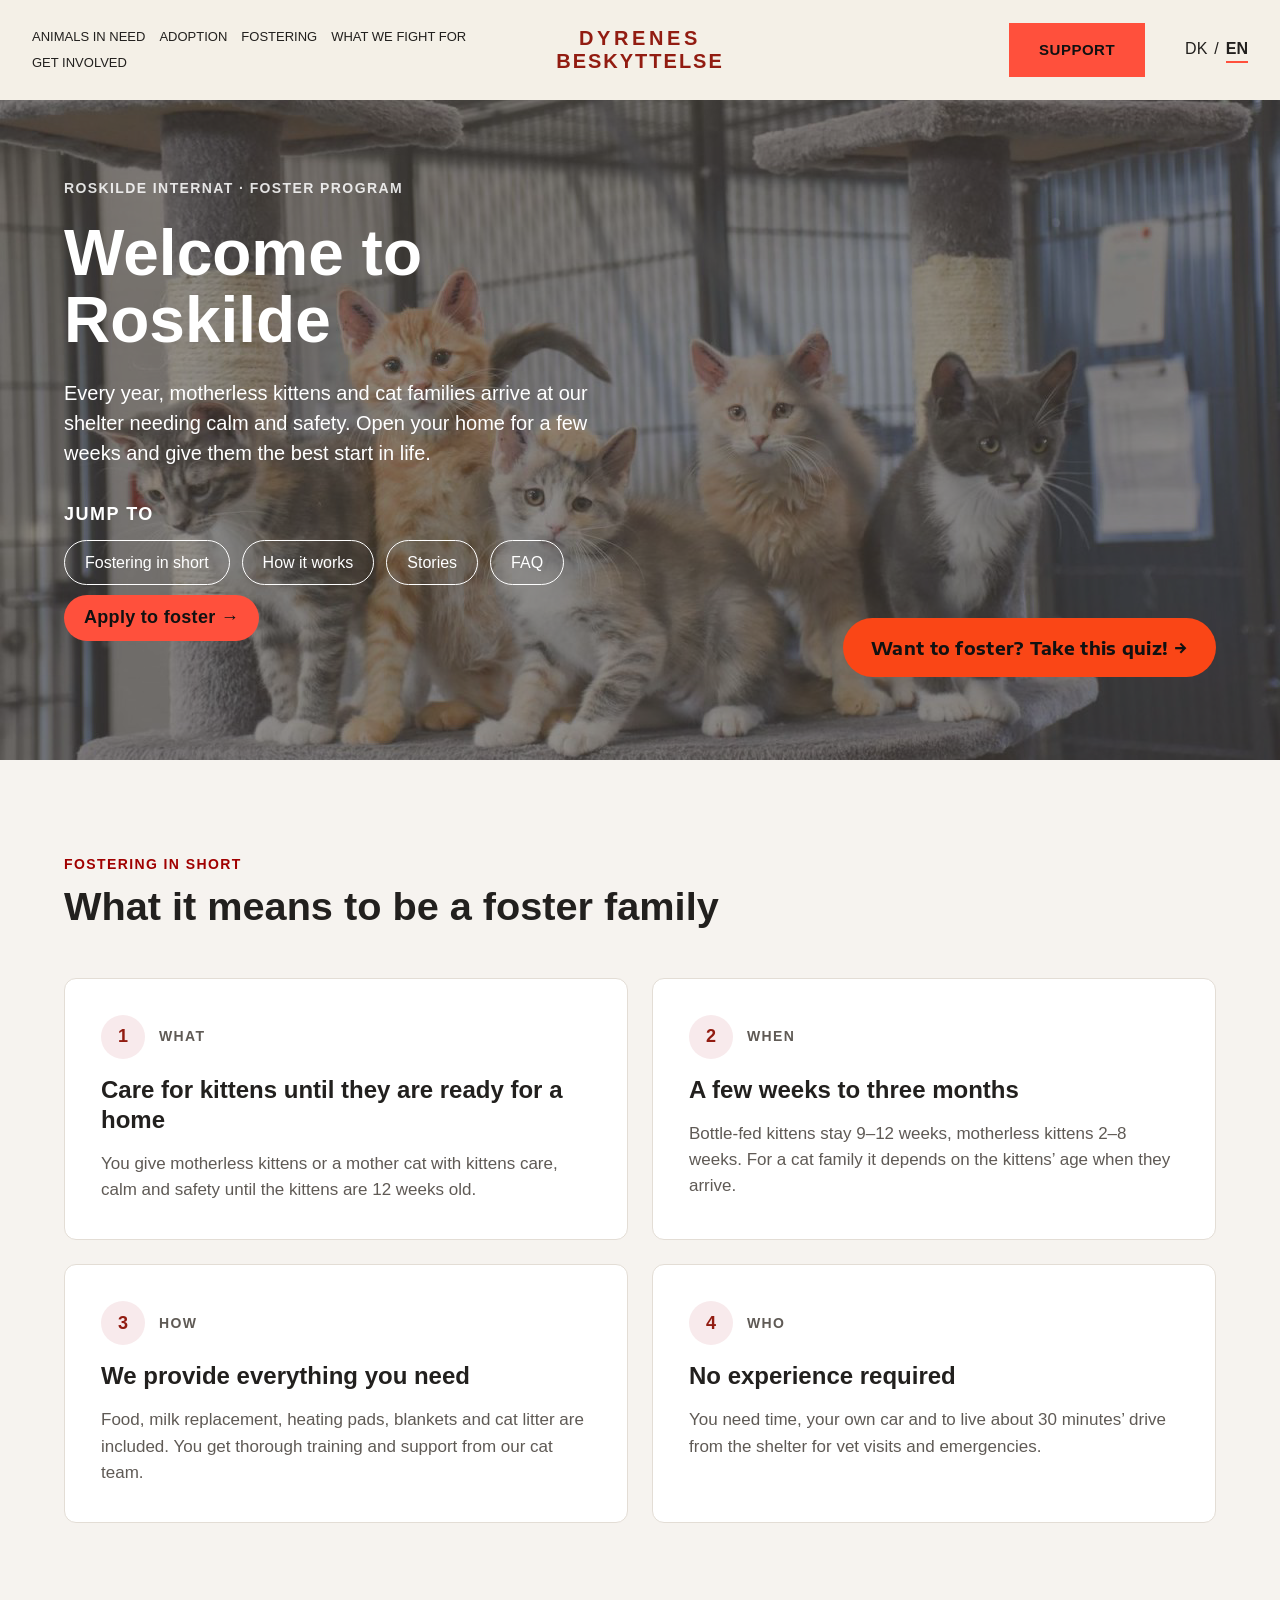
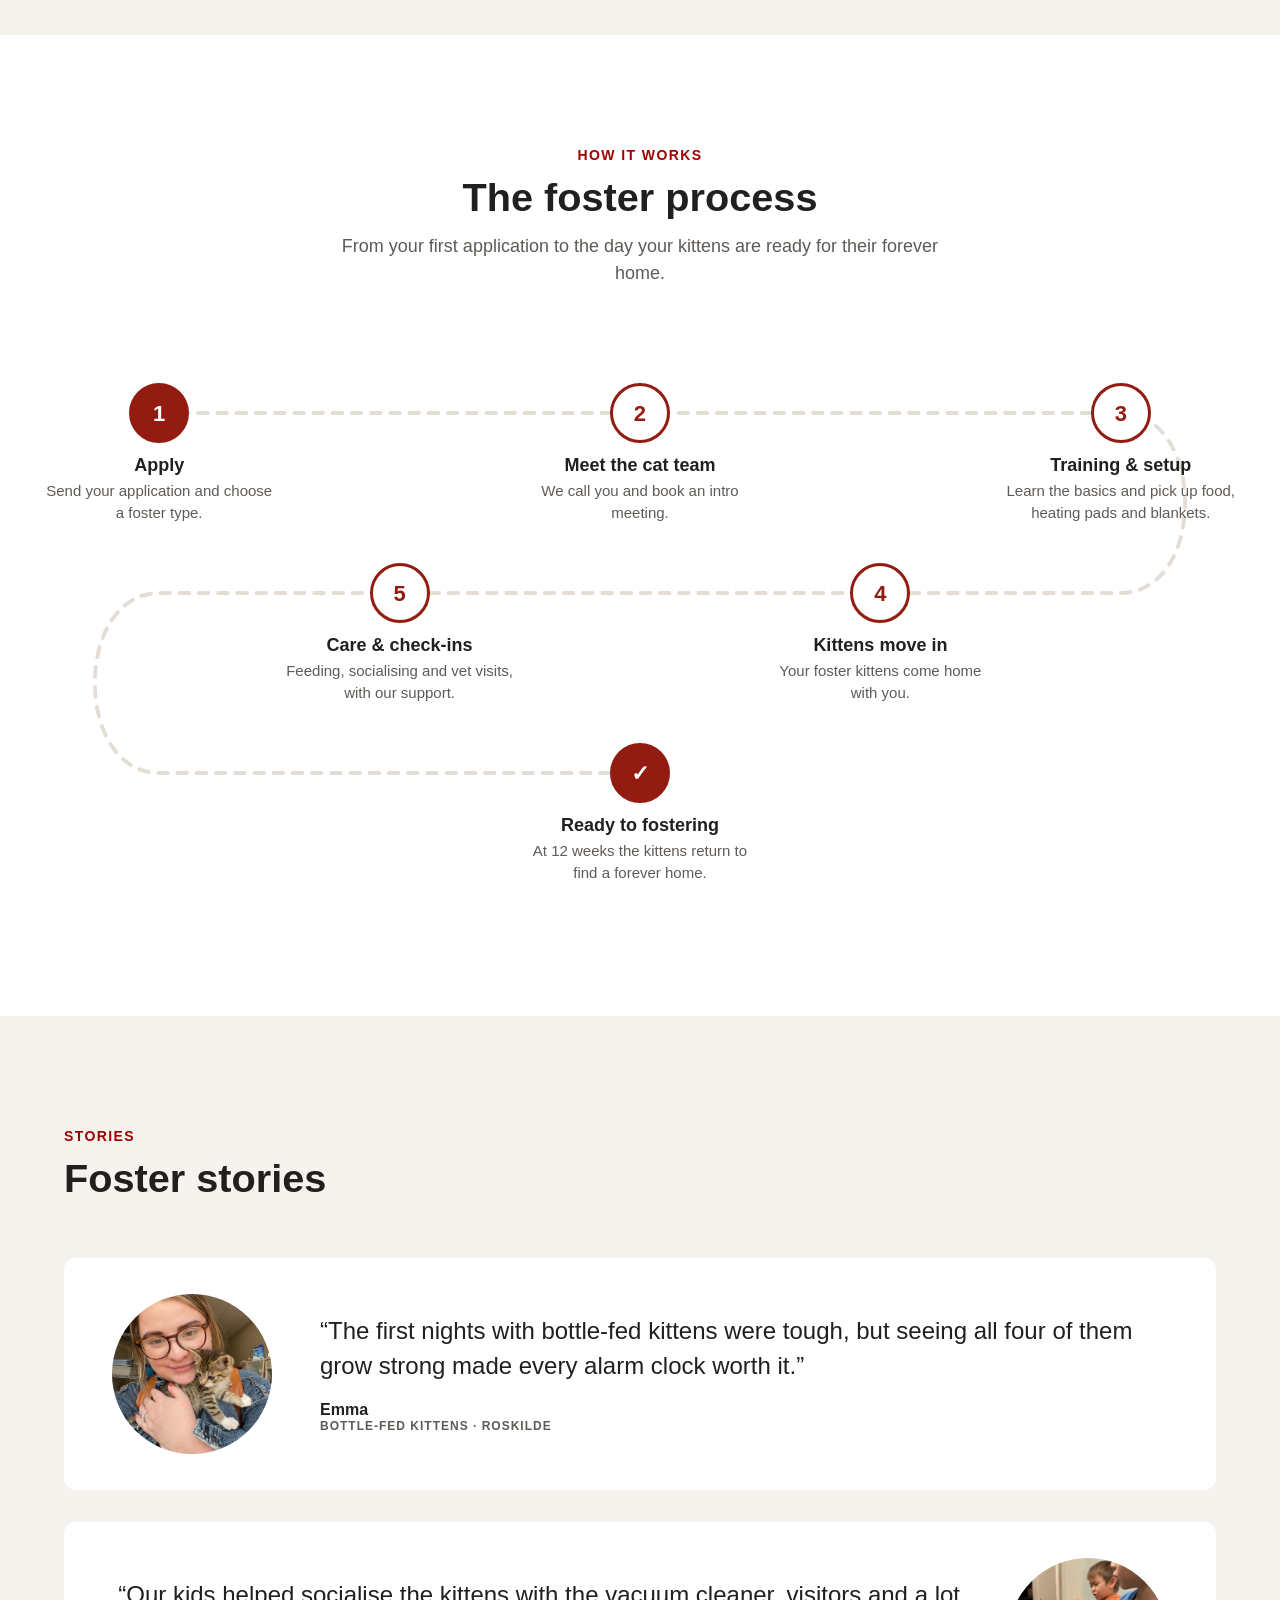
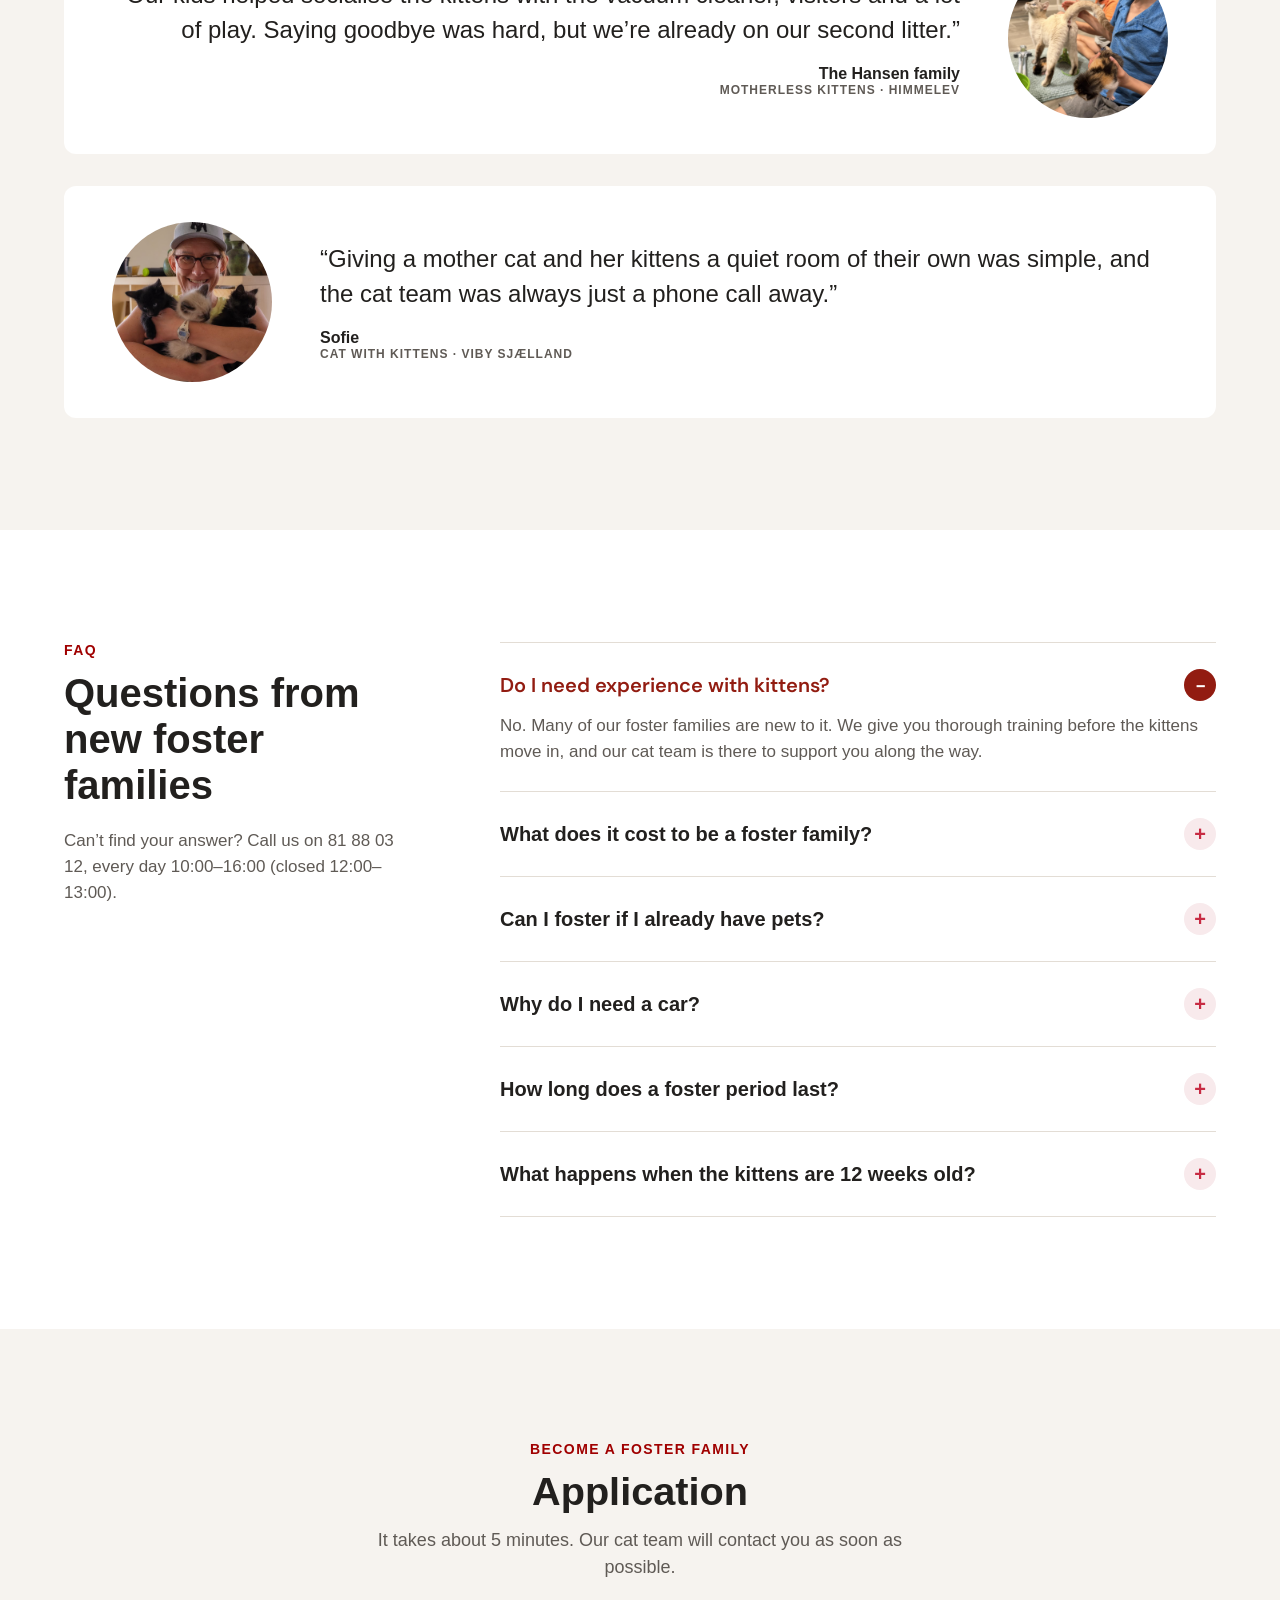
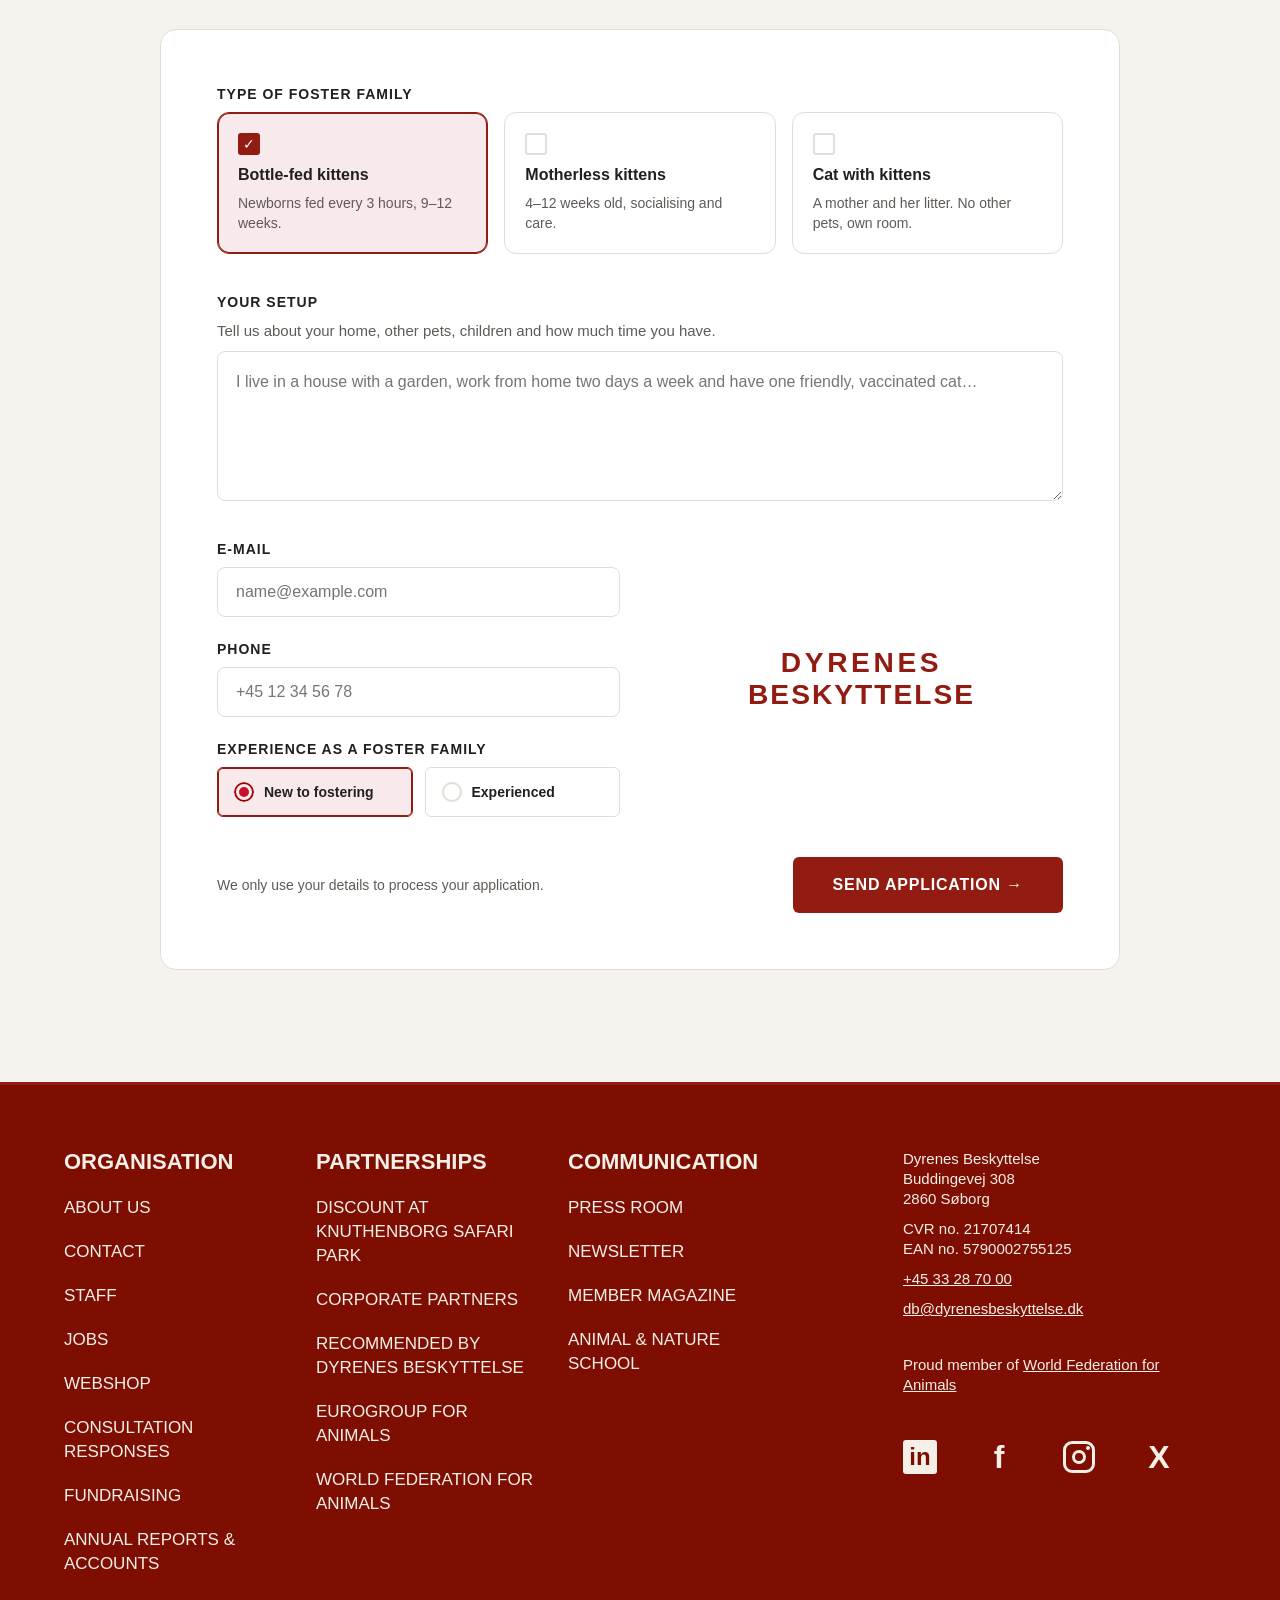
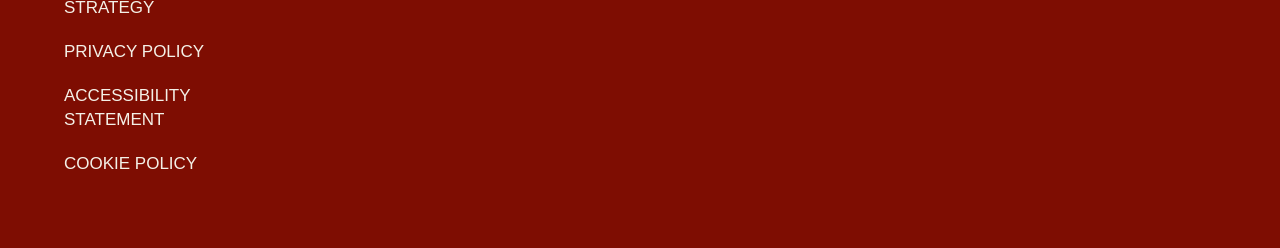
==== commit 12017f0a: "Remove hero photo caption" ====
--- a/index.html
+++ b/index.html
@@ -60,7 +60,6 @@
         <a class="pill-button coral" href="#application">Apply to foster →</a>
       </div>
       <button class="quiz-ribbon" type="button" data-open-quiz>Want to foster? Take this quiz! →</button>
-      <p class="photo-credit">Photo: kittens resting in a foster home</p>
     </section>
 
     <section id="fostering-short" class="section section-short">
--- a/styles.css
+++ b/styles.css
@@ -63,7 +63,6 @@
 .pill-button { display: inline-flex; align-items: center; padding: 12px 20px; border-radius: 999px; text-decoration: none; line-height: 1.2; }
 .pill-button.coral { margin-top: 10px; background: var(--coral); color: #111; font-size: 18px; font-weight: 700; letter-spacing: .3px; }
 .quiz-ribbon { grid-area: 1 / 1; z-index: 1; align-self: end; justify-self: end; margin: 0 64px 83px 0; padding: 18px 28px; border: 0; border-radius: 999px; background: var(--orange); color: #111; font-family: var(--survey-font); font-size: 18px; font-weight: 700; line-height: 23px; letter-spacing: .3px; }
-.photo-credit { grid-area: 1 / 1; align-self: end; justify-self: end; margin: 0 max(var(--gutter), calc((100% - var(--max)) / 2)) 40px 0; padding: 8px 14px; border-radius: 4px; background: rgba(255,255,255,.12); color: rgba(255,255,255,.8); font: 13px/17px 'DM Sans', sans-serif; }
 
 .section { padding-block: 112px; }
 .section h2 { margin: 0; font-size: clamp(32px, 3.1vw, 44px); line-height: 1.15; }
@@ -219,7 +218,6 @@
   .quiz-header .support-button { padding: 14px 18px; }
   .hero-content { padding-block: 64px 32px; }
   .quiz-ribbon { grid-area: auto; justify-self: start; margin: 0 var(--gutter) 16px; }
-  .photo-credit { grid-area: auto; justify-self: start; margin: 0 var(--gutter) 32px; }
   .section { padding-block: 72px; }
   .fact-card { padding: 24px; }
   .process ol { grid-template-columns: repeat(3, minmax(0, 1fr)); gap: 32px 24px; padding: 0; }
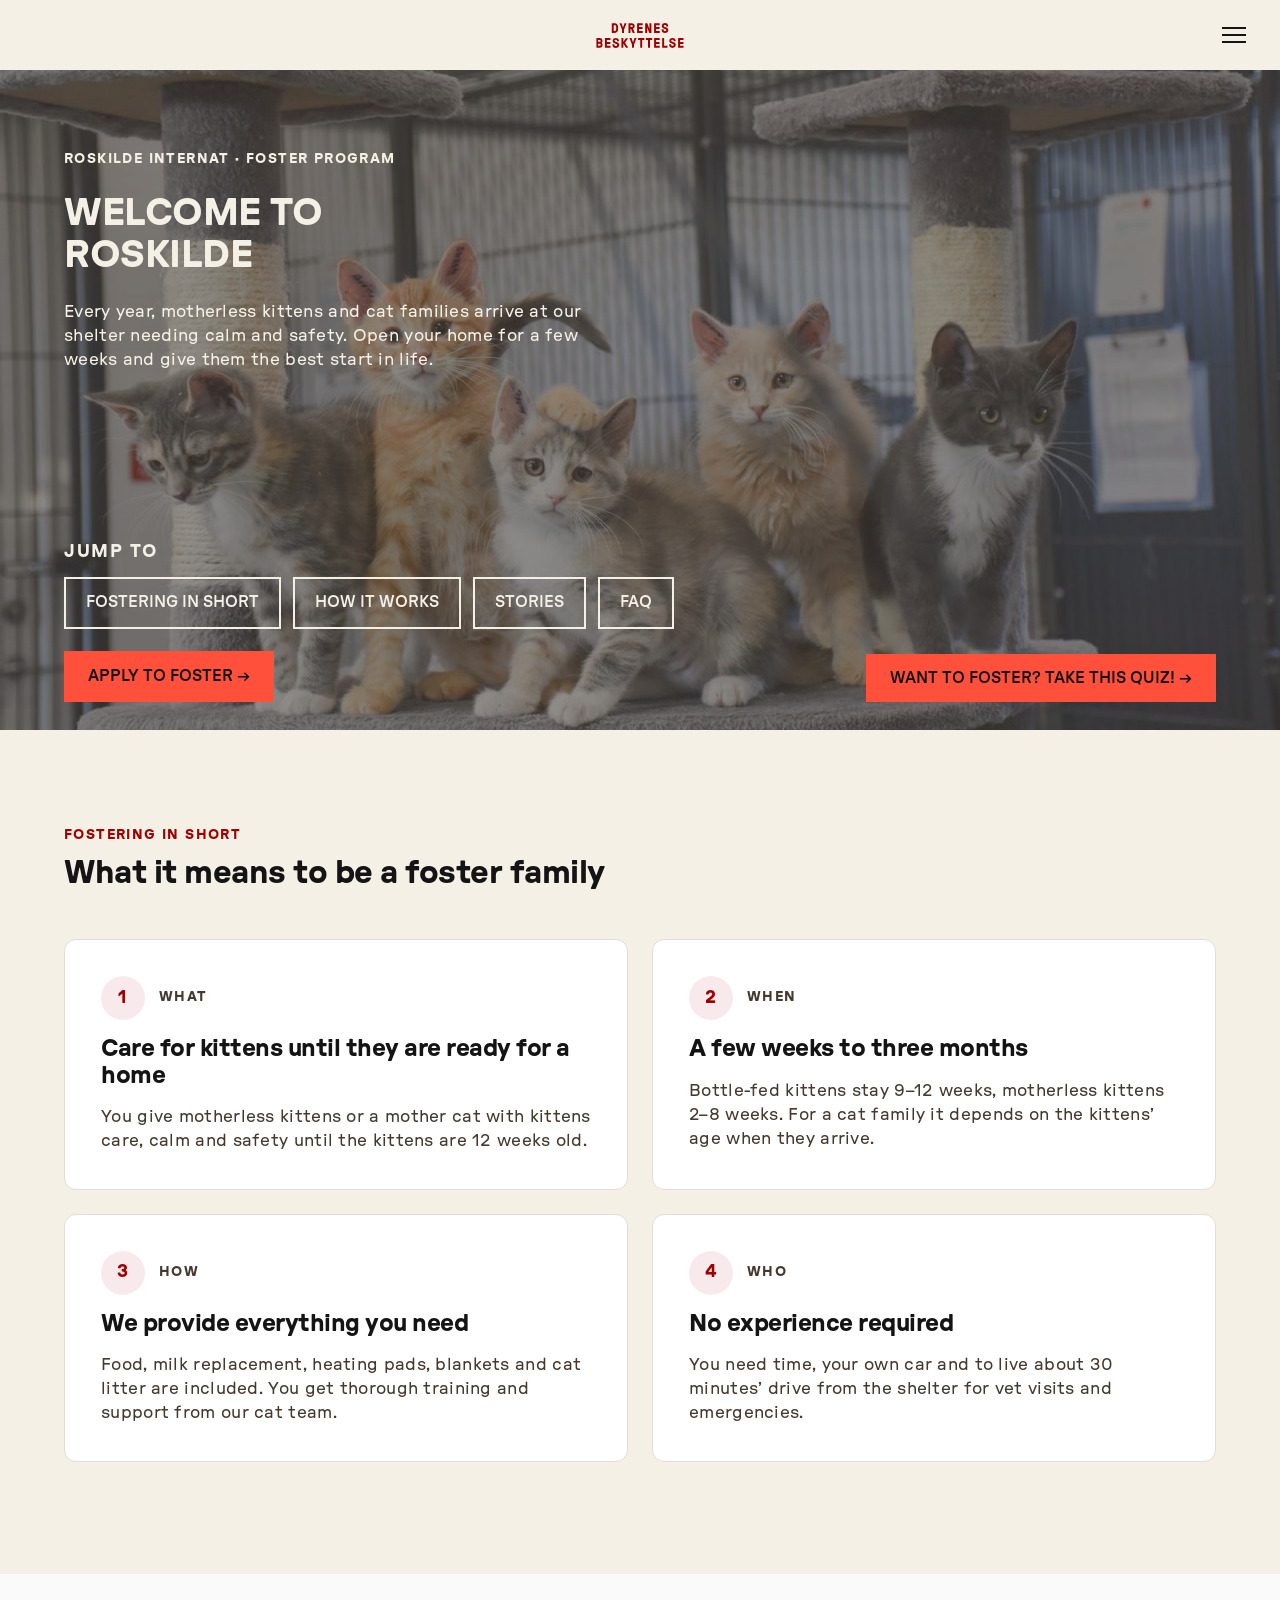
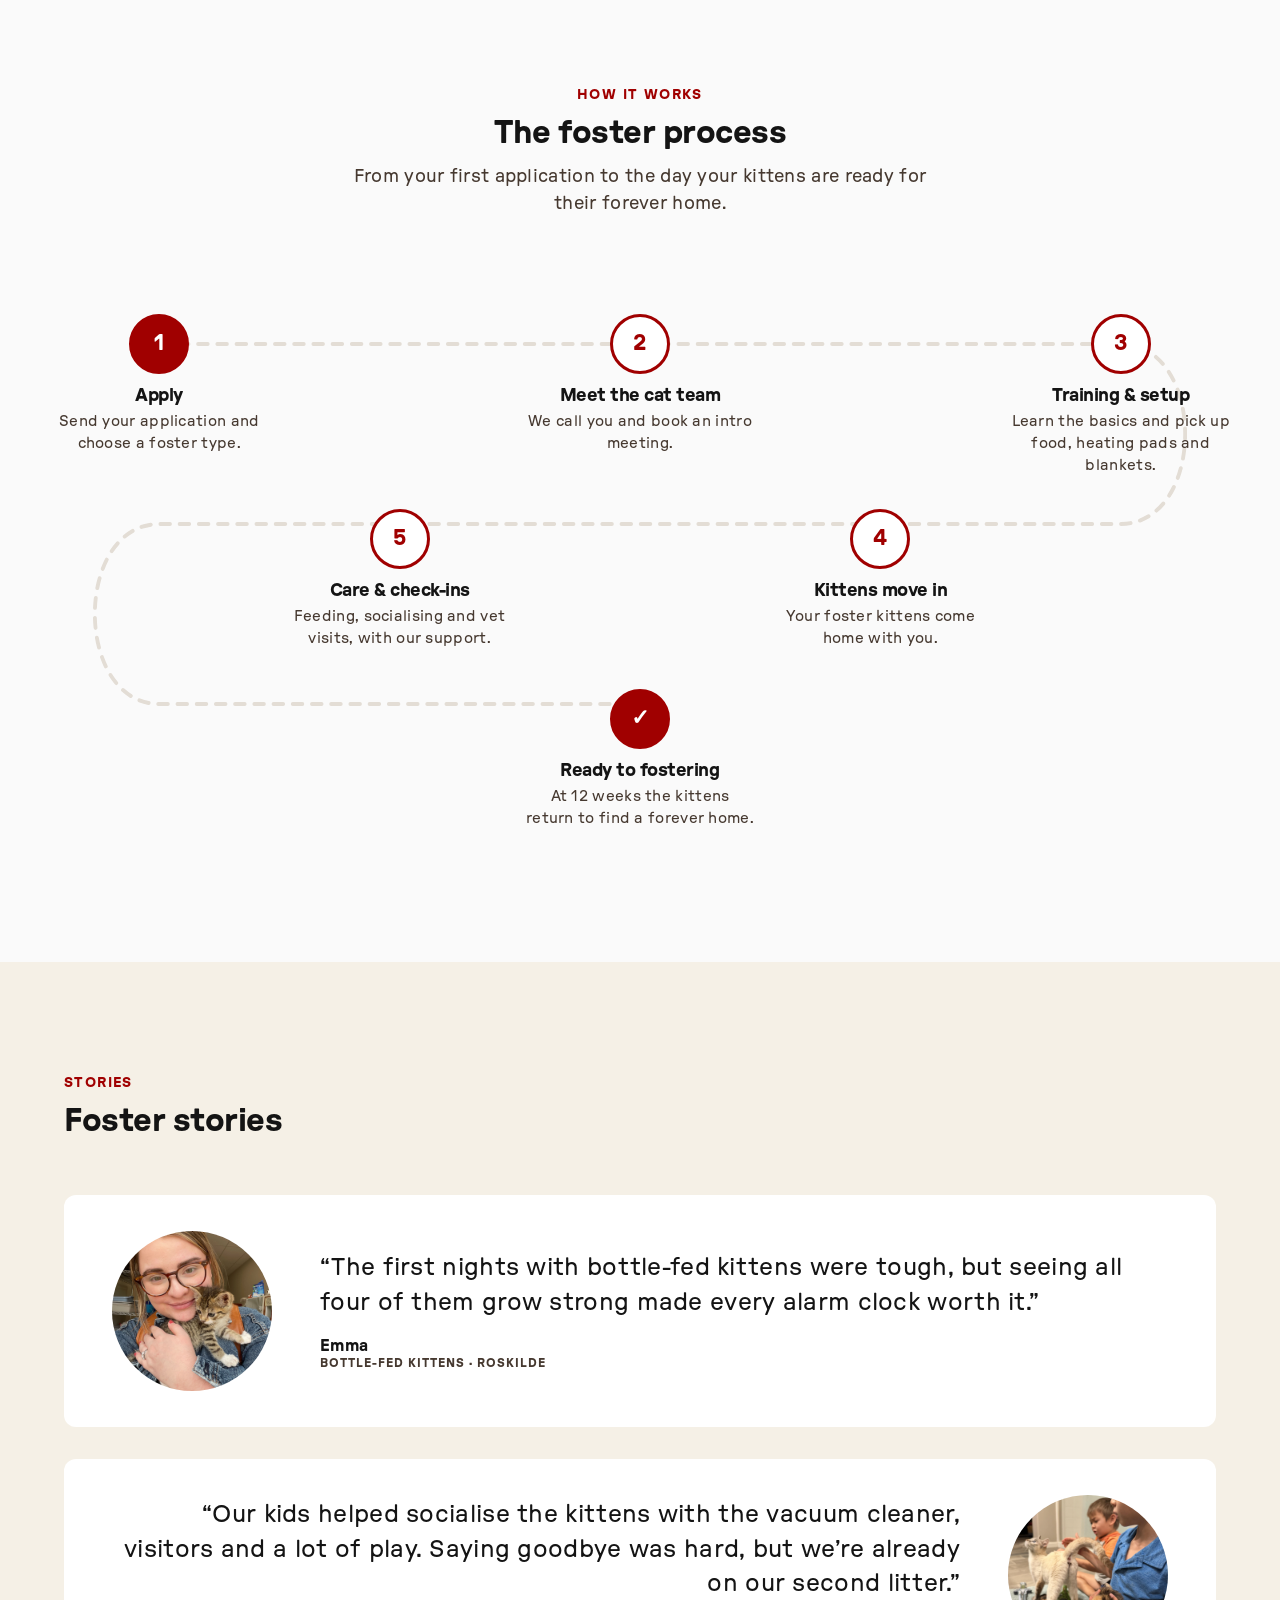
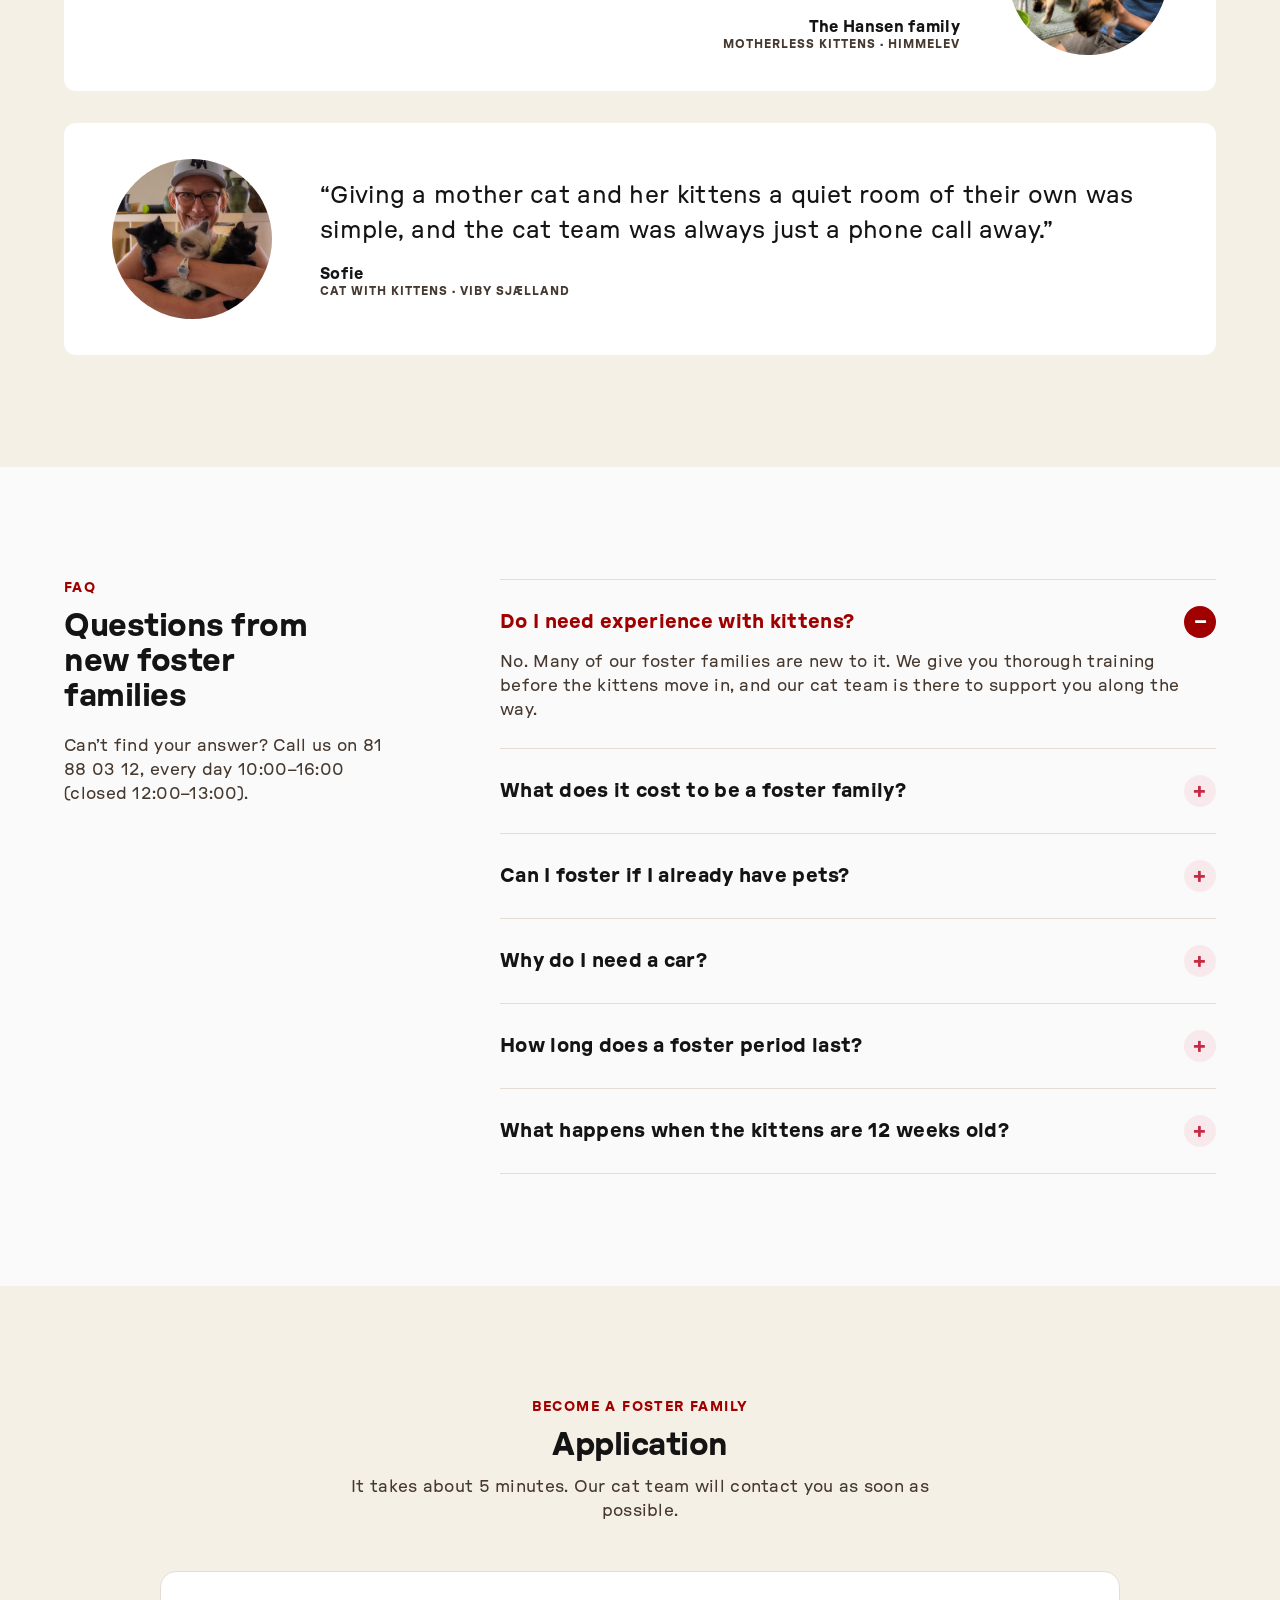
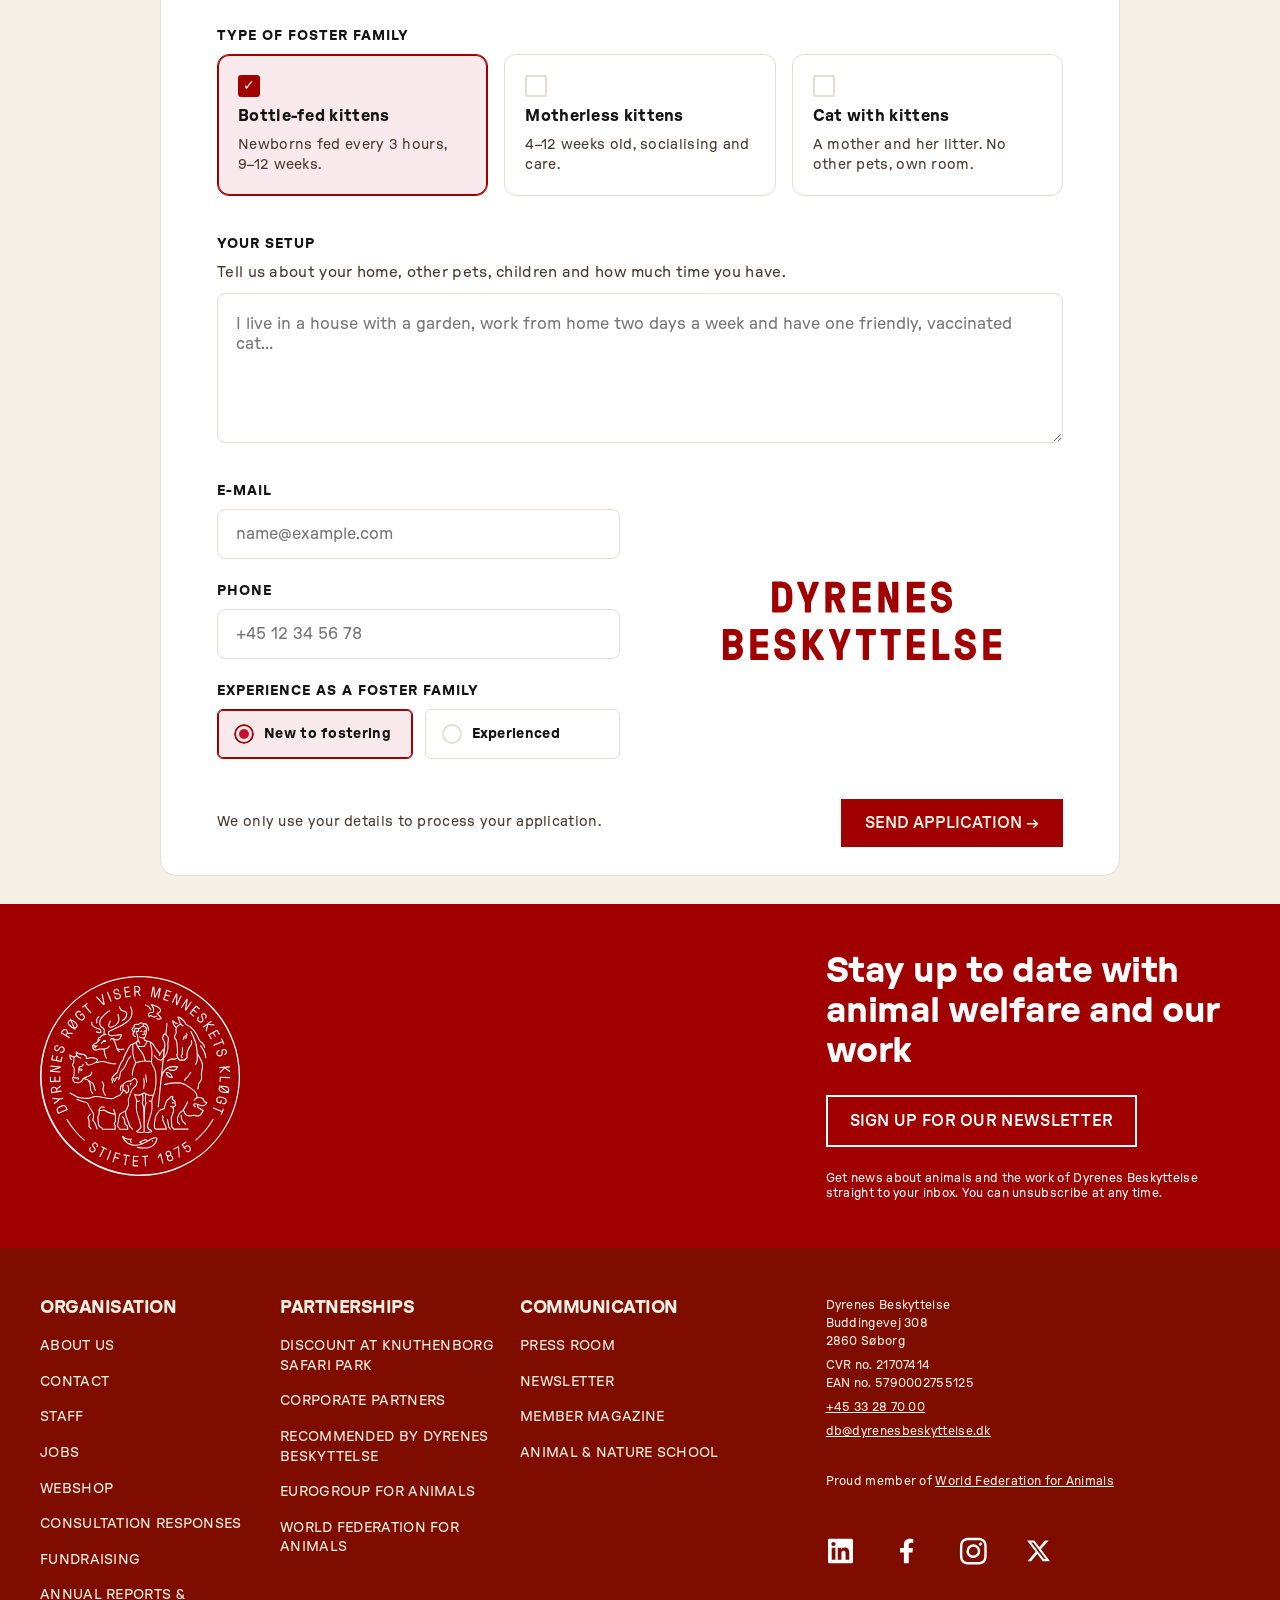
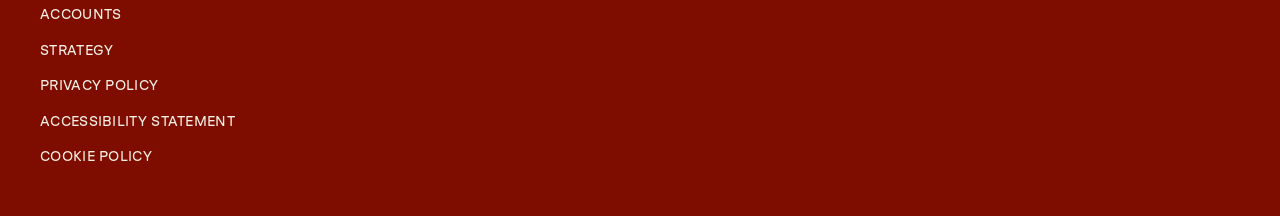
==== commit 61ac2171: "Refine branded landing page and quiz flow" ====
--- a/index.html
+++ b/index.html
@@ -5,41 +5,36 @@
   <meta name="viewport" content="width=device-width, initial-scale=1">
   <meta name="description" content="Open your home to kittens in need through Roskilde Internat's foster programme.">
   <title>Foster family | Roskilde Internat</title>
-  <link rel="preconnect" href="https://fonts.googleapis.com">
-  <link rel="preconnect" href="https://fonts.gstatic.com" crossorigin>
-  <link href="https://fonts.googleapis.com/css2?family=DM+Sans:wght@400;600;700;800&amp;family=Encode+Sans+Semi+Expanded:wght@400;500;700;800&amp;display=swap" rel="stylesheet">
+  <link rel="preload" href="assets/fonts/GT-Pressura-Extended-Regular.woff2" as="font" type="font/woff2" crossorigin>
   <link rel="stylesheet" href="styles.css">
-  <script src="script.js" defer></script>
+  <link rel="stylesheet" href="brand.css?v=20260922-1">
+  <link rel="stylesheet" href="quiz-themes.css?v=20260922-1">
+  <script src="script.js?v=20260922-1" defer></script>
 </head>
 <body>
   <a class="skip-link" href="#main">Skip to content</a>
 
   <header class="site-header">
-    <nav class="main-nav" aria-label="Main navigation">
-      <a href="https://www.dyrenesbeskyttelse.dk/1812">Animals in need</a>
-      <a href="https://www.dyrenesbeskyttelse.dk/adopter-et-dyr">Adoption</a>
-      <a class="active" href="#fostering-short">Fostering</a>
-      <a href="https://www.dyrenesbeskyttelse.dk/det-kaemper-vi-for">What we fight for</a>
-      <a href="https://www.dyrenesbeskyttelse.dk/bliv-frivillig">Get involved</a>
-    </nav>
-
     <a class="wordmark" href="https://www.dyrenesbeskyttelse.dk/" aria-label="Dyrenes Beskyttelse home">
-      <span>Dyrenes</span><span>Beskyttelse</span>
+      <svg aria-hidden="true" viewBox="0 0 140 40"><use href="assets/brand-icons.svg#logo"></use></svg>
     </a>
 
     <div class="header-actions">
-      <a class="support-button" href="https://www.dyrenesbeskyttelse.dk/stoet-dyrene">Support</a>
+      <a class="support-button" href="https://www.dyrenesbeskyttelse.dk/bliv-medlem"><span class="desktop-label">Become a member</span><span class="mobile-label">Join us</span></a>
       <span class="language" aria-label="Language"><a href="https://www.dyrenesbeskyttelse.dk/">DK</a><span>/</span><strong>EN</strong></span>
     </div>
-    <button class="menu-toggle" type="button" aria-expanded="false" aria-controls="mobile-menu">Menu</button>
+    <button class="menu-toggle" type="button" aria-label="Open menu" aria-expanded="false" aria-controls="mobile-menu"><span></span><span></span><span></span></button>
   </header>
 
   <nav id="mobile-menu" class="mobile-menu" aria-label="Mobile navigation" hidden>
     <a href="https://www.dyrenesbeskyttelse.dk/1812">Animals in need</a>
     <a href="https://www.dyrenesbeskyttelse.dk/adopter-et-dyr">Adoption</a>
-    <a href="#fostering-short">Fostering</a>
     <a href="https://www.dyrenesbeskyttelse.dk/det-kaemper-vi-for">What we fight for</a>
     <a href="https://www.dyrenesbeskyttelse.dk/bliv-frivillig">Get involved</a>
+    <a href="https://www.dyrenesbeskyttelse.dk/dyre-naturskolen">Kids &amp; youth</a>
+    <a href="https://www.dyrenesbeskyttelse.dk/kontakt">Contact</a>
+    <a href="https://shop.dyrenesbeskyttelse.dk/">Webshop</a>
+    <span class="language"><a href="https://www.dyrenesbeskyttelse.dk/">DK</a><span>/</span><strong>EN</strong></span>
   </nav>
 
   <main id="main">
@@ -157,7 +152,7 @@
         </div>
         <div class="application-brand">
           <div class="wordmark" role="img" aria-label="Dyrenes Beskyttelse">
-            <span aria-hidden="true">Dyrenes</span><span aria-hidden="true">Beskyttelse</span>
+            <svg aria-hidden="true" viewBox="0 0 140 40"><use href="assets/brand-icons.svg#logo"></use></svg>
           </div>
         </div>
         </div>
@@ -169,7 +164,12 @@
   </main>
 
   <footer class="site-footer">
-    <div class="footer-grid page-width">
+    <div class="footer-top"><div class="brand-container footer-top-grid">
+      <svg class="footer-emblem" role="img" aria-label="Dyrenes Beskyttelse"><use href="assets/brand-icons.svg#emblem-2"></use></svg>
+      <div class="footer-newsletter"><h2>Stay up to date with animal welfare and our work</h2><a class="newsletter-button" href="https://www.dyrenesbeskyttelse.dk/nyhedsbrev">Sign up for our newsletter</a><p>Get news about animals and the work of Dyrenes Beskyttelse straight to your inbox. You can unsubscribe at any time.</p></div>
+    </div></div>
+    <div class="footer-bottom"><div class="footer-grid brand-container">
+      <div class="footer-navigation">
       <section>
         <h2>Organisation</h2>
         <a href="https://www.dyrenesbeskyttelse.dk/om-os">About us</a>
@@ -194,28 +194,19 @@
         <a href="https://www.dyrenesbeskyttelse.dk/world-federation-for-animals">World Federation for Animals</a>
       </section>
       <section><h2>Communication</h2><a href="https://www.dyrenesbeskyttelse.dk/presserum">Press room</a><a href="https://www.dyrenesbeskyttelse.dk/nyhedsbrev">Newsletter</a><a href="https://www.dyrenesbeskyttelse.dk/medlemsblad">Member magazine</a><a href="https://www.dyrenesbeskyttelse.dk/dyre-naturskolen">Animal &amp; Nature School</a></section>
-      <section class="contact"><address>Dyrenes Beskyttelse<br>Buddingevej 308<br>2860 Søborg</address><p>CVR no. 21707414<br>EAN no. 5790002755125</p><a href="tel:+4533287000">+45 33 28 70 00</a><a href="mailto:db@dyrenesbeskyttelse.dk">db@dyrenesbeskyttelse.dk</a><p class="membership">Proud member of <a href="https://www.wfa.org">World Federation for Animals</a></p><div class="socials"><a href="https://www.linkedin.com/company/dyrenes-beskyttelse" aria-label="LinkedIn">in</a><a href="https://www.facebook.com/DyrenesBeskyttelse" aria-label="Facebook">f</a><a href="https://www.instagram.com/dyrenesbeskyttelse/" aria-label="Instagram"><img src="assets/instagram.svg" alt=""></a><a href="https://twitter.com/dyrbeskyt" aria-label="X">X</a></div></section>
-    </div>
+      </div>
+      <section class="contact"><address>Dyrenes Beskyttelse<br>Buddingevej 308<br>2860 Søborg</address><p>CVR no. 21707414<br>EAN no. 5790002755125</p><a href="tel:+4533287000">+45 33 28 70 00</a><a href="mailto:db@dyrenesbeskyttelse.dk">db@dyrenesbeskyttelse.dk</a><p class="membership">Proud member of <a href="https://www.wfa.org">World Federation for Animals</a></p><div class="socials"><a href="https://www.linkedin.com/company/dyrenes-beskyttelse" aria-label="LinkedIn"><svg aria-hidden="true"><use href="assets/social-icons.svg#adapt-linkedin"></use></svg></a><a href="https://www.facebook.com/DyrenesBeskyttelse" aria-label="Facebook"><svg aria-hidden="true"><use href="assets/social-icons.svg#adapt-facebook"></use></svg></a><a href="https://www.instagram.com/dyrenesbeskyttelse/" aria-label="Instagram"><svg aria-hidden="true"><use href="assets/social-icons.svg#adapt-instagram"></use></svg></a><a href="https://twitter.com/dyrbeskyt" aria-label="X"><svg aria-hidden="true"><use href="assets/social-icons.svg#adapt-twitter"></use></svg></a></div></section>
+    </div></div>
   </footer>
 
   <div class="quiz-page" id="quiz-page" hidden>
     <div class="quiz-shell">
-      <header class="site-header quiz-header">
-        <nav class="main-nav" aria-label="Survey navigation">
-          <a href="https://www.dyrenesbeskyttelse.dk/1812">Animals in need</a>
-          <a href="https://www.dyrenesbeskyttelse.dk/adopter-et-dyr">Adoption</a>
-          <a href="https://www.dyrenesbeskyttelse.dk/det-kaemper-vi-for">What we fight for</a>
-          <a href="https://www.dyrenesbeskyttelse.dk/bliv-frivillig">Get involved</a>
-          <a href="https://www.dyrenesbeskyttelse.dk/dyre-naturskolen">Kids &amp; Youth</a>
-        </nav>
-        <a class="wordmark" href="#" aria-label="Return to landing page"><span>Dyrenes</span><span>Beskyttelse</span></a>
-        <div class="header-actions"><a class="support-button" href="https://www.dyrenesbeskyttelse.dk/stoet-dyrene">Support</a><span class="language" aria-label="Language"><a href="https://www.dyrenesbeskyttelse.dk/">DK</a><span>/</span><strong>EN</strong></span></div>
-      </header>
       <section class="quiz-content" id="quiz-content">
-        <div class="quiz-title"><h2 id="quiz-title">Take the test!</h2><p>To know if you can become a foster family…</p></div>
+        <div class="quiz-title"><h2 id="quiz-title">Take the test!</h2><p>Answer 10 questions to see whether fostering could be right for you.</p></div>
         <div class="progress" id="quiz-progress" aria-label="Survey progress"></div>
         <article class="question-card" aria-live="polite"><p class="question-count" id="question-count"></p><h3 id="question-text" tabindex="-1"></h3></article>
-        <div class="quiz-answers"><button type="button" data-answer="yes">I do</button><button type="button" data-answer="no">I don’t</button></div>
+        <button class="quiz-back" id="quiz-back" type="button">← Back</button>
+        <div class="quiz-answers"><button type="button" data-answer="yes">Yes</button><button type="button" data-answer="no">No</button></div>
       </section>
       <section class="quiz-result" id="quiz-result" hidden></section>
     </div>
--- a/styles.css
+++ b/styles.css
@@ -14,6 +14,7 @@
   --footer-text: #f4f0e7;
   --max: 1200px;
   --gutter: clamp(20px, 5vw, 120px);
+  --action-edge: clamp(16px, 2.2vw, 32px);
   --survey-font: 'Encode Sans Semi Expanded', Arial, sans-serif;
 }
 
@@ -50,19 +51,20 @@
 .hero { min-height: 660px; position: relative; display: grid; isolation: isolate; overflow: hidden; color: white; background: #4a4540; }
 .hero-image { position: absolute; inset: 0; width: 100%; height: 100%; object-fit: cover; object-position: center; opacity: .4; z-index: -1; }
 .hero-shade { display: none; }
-.hero-content { grid-area: 1 / 1; padding-block: 80px; display: flex; flex-direction: column; align-items: flex-start; }
+.hero-content { grid-area: 1 / 1; padding-block: 80px var(--action-edge); display: flex; flex-direction: column; align-items: flex-start; }
 .eyebrow { margin: 0 0 12px; font-size: 14px; font-weight: 700; line-height: normal; text-transform: uppercase; letter-spacing: 1.4px; }
 .eyebrow.red { color: var(--bright-red); }
 .eyebrow.light { color: rgba(255,255,255,.85); }
 .hero .eyebrow { margin-bottom: 24px; }
 .hero h1 { max-width: 640px; margin: 0; font-size: clamp(48px, 5vw, 72px); line-height: 1.05; }
 .hero-intro { max-width: 560px; margin: 24px 0; font-size: 20px; line-height: 1.5; }
-.jump-links { max-width: 640px; padding-top: 12px; display: flex; flex-wrap: wrap; align-items: center; gap: 10px 12px; }
+.jump-links { max-width: 640px; padding-top: 12px; margin-top: auto; margin-bottom: 12px; display: flex; flex-wrap: wrap; align-items: center; gap: 10px 12px; }
 .jump-links span { flex-basis: 100%; margin-bottom: 4px; font-size: 18px; font-weight: 700; line-height: 1.2; text-transform: uppercase; letter-spacing: 1.5px; }
 .jump-links a { padding: 12px 20px; border: 1.5px solid white; border-radius: 999px; line-height: 1.2; text-decoration: none; }
 .pill-button { display: inline-flex; align-items: center; padding: 12px 20px; border-radius: 999px; text-decoration: none; line-height: 1.2; }
 .pill-button.coral { margin-top: 10px; background: var(--coral); color: #111; font-size: 18px; font-weight: 700; letter-spacing: .3px; }
-.quiz-ribbon { grid-area: 1 / 1; z-index: 1; align-self: end; justify-self: end; margin: 0 64px 83px 0; padding: 18px 28px; border: 0; border-radius: 999px; background: var(--orange); color: #111; font-family: var(--survey-font); font-size: 18px; font-weight: 700; line-height: 23px; letter-spacing: .3px; }
+.hero .pill-button { margin-top: 10px; }
+.quiz-ribbon { grid-area: 1 / 1; z-index: 1; align-self: end; justify-self: end; margin: 0 64px var(--action-edge) 0; padding: 18px 28px; border: 0; border-radius: 999px; background: var(--orange); color: #111; font-family: var(--survey-font); font-size: 18px; font-weight: 700; line-height: 23px; letter-spacing: .3px; }
 
 .section { padding-block: 112px; }
 .section h2 { margin: 0; font-size: clamp(32px, 3.1vw, 44px); line-height: 1.15; }
@@ -109,19 +111,20 @@
 .faq-intro a { text-decoration: none; }
 .accordion { border-top: 1px solid var(--border); }
 .accordion details { border-bottom: 1px solid var(--border); }
-.accordion summary { padding: 26px 0; display: flex; justify-content: space-between; gap: 20px; align-items: center; font-size: 20px; font-weight: 700; line-height: 1.2; list-style: none; }
+.accordion summary { padding: 26px 0; display: flex; justify-content: space-between; gap: 20px; align-items: center; font-size: 20px; font-weight: 700; line-height: 1.2; list-style: none; transition: padding .28s ease, color .28s ease; }
 .accordion summary::-webkit-details-marker { display: none; }
-.accordion summary span { flex: 0 0 32px; height: 32px; display: grid; place-items: center; border-radius: 50%; background: var(--soft-red); color: #c72b43; }
-.accordion summary span::before { content: '+'; font-size: 20px; }
+.accordion summary span { flex: 0 0 32px; height: 32px; display: grid; place-items: center; border-radius: 50%; background: var(--soft-red); color: #c72b43; transition: color .28s ease, background-color .28s ease, transform .28s ease; }
+.accordion summary span::before { content: '+'; font-size: 20px; transition: transform .28s ease; }
 .accordion details[open] summary { padding-bottom: 12px; color: var(--red); font-family: 'DM Sans', sans-serif; font-weight: 600; }
-.accordion details[open] summary span { background: var(--red); color: white; }
+.accordion details[open] summary span { background: var(--red); color: white; transform: rotate(180deg); }
 .accordion details[open] summary span::before { content: '−'; }
-.accordion details p { margin: 0 0 26px; color: var(--muted); font-size: 17px; line-height: 1.55; }
+.accordion details p { margin: 0 0 26px; overflow: hidden; color: var(--muted); font-size: 17px; line-height: 1.55; }
 
 .application-section { background: var(--cream); }
+.section.application-section { padding-bottom: var(--action-edge); }
 .application-heading { max-width: 600px; text-align: center; }
 .application-heading > p:last-child { margin: 12px 0 0; color: var(--muted); font-size: 18px; line-height: 1.5; }
-.application-form { width: min(960px, calc(100% - var(--gutter) * 2)); margin: 48px auto 0; padding: 56px; display: flex; flex-direction: column; gap: 40px; border: 1px solid var(--border); border-radius: 16px; background: white; }
+.application-form { width: min(960px, calc(100% - var(--gutter) * 2)); margin: 48px auto 0; padding: 56px 56px var(--action-edge); display: flex; flex-direction: column; gap: 40px; border: 1px solid var(--border); border-radius: 16px; background: white; }
 .application-form fieldset { min-width: 0; margin: 0; padding: 0; border: 0; }
 .application-form legend, .field > span { display: block; margin-bottom: 10px; padding: 0; font-size: 14px; font-weight: 700; line-height: 16px; text-transform: uppercase; letter-spacing: 1px; }
 .field > small { display: block; margin: 0 0 10px; color: var(--muted); font-size: 15px; line-height: 1.4; }
@@ -172,6 +175,10 @@
 .quiz-header .wordmark { color: var(--survey-red); font-weight: 800; }
 .quiz-header .support-button { background: var(--orange); }
 .quiz-content, .quiz-result { width: min(800px, calc(100% - var(--gutter) * 2)); min-height: calc(100svh - 100px); margin-inline: auto; padding-block: 40px; display: flex; flex-direction: column; justify-content: center; text-align: center; }
+/* Auto margins keep actions near the lower edge without fixing them over content. */
+.quiz-content { justify-content: flex-start; }
+.quiz-title { margin-top: auto; }
+.quiz-result { justify-content: flex-end; }
 .quiz-title h2, .quiz-result h2 { margin: 0; color: var(--survey-red); font-size: clamp(36px, 4.45vw, 64px); font-weight: 800; line-height: 1.25; text-transform: uppercase; }
 .quiz-title > p, .quiz-result > p { margin: 12px 0 0; color: #111; font-size: 24px; font-weight: 700; line-height: 30px; letter-spacing: .3px; }
 .progress { margin: 36px 3px 20px; display: grid; grid-template-columns: repeat(10, minmax(0, 1fr)); gap: 6px; }
@@ -181,13 +188,18 @@
 .question-count { margin: 0; font-size: 30px; font-weight: 700; line-height: 38px; }
 .question-card h3 { margin: 0; font-size: 36px; font-weight: 500; line-height: 1.35; }
 .question-card h3:focus { outline: none; }
-.quiz-answers { padding: 20px 24px 0; display: flex; flex-wrap: wrap; justify-content: space-between; gap: 8px; }
+.quiz-answers { margin-top: auto; padding: 20px 24px 0; display: flex; flex-wrap: wrap; justify-content: space-between; gap: 8px; }
 .quiz-answers button { padding: 12px 32px; border: 0; background: transparent; color: var(--survey-red); font-size: 48px; font-weight: 800; line-height: 60px; text-transform: uppercase; }
 .quiz-answers button:hover { background: var(--soft-red); }
-.result-card { width: min(100%, 640px); margin: 40px auto 0; padding: 56px; background: var(--orange); color: white; }
+.result-card { width: min(100%, 640px); margin: 40px auto 0; padding: 56px 56px var(--action-edge); background: var(--orange); color: white; }
 .result-card h3 { margin: 0; font-size: 24px; font-weight: 400; line-height: 34px; }
 .result-actions { display: grid; gap: 20px; max-width: 400px; margin: 48px auto 0; }
 .result-actions a { padding: 18px 24px; background: white; color: var(--survey-red); font-size: 20px; font-weight: 700; line-height: 25px; text-decoration: none; }
+.failure-reasons { margin: 28px 0 0; padding: 0; display: grid; gap: 12px; list-style: none; text-align: left; }
+.failure-reasons li { position: relative; padding: 16px 18px 16px 46px; background: rgba(255,255,255,.1); font-size: 16px; line-height: 1.45; }
+.failure-reasons li::before { content: '!'; position: absolute; top: 16px; left: 18px; width: 20px; height: 20px; display: grid; place-items: center; border: 1px solid currentColor; border-radius: 50%; font-size: 12px; font-weight: 700; }
+.result-alternatives { margin: 32px 0 0; font-weight: 700; }
+.is-not-match .result-actions { margin-top: 20px; }
 .is-match .result-card { width: min(100%, 720px); }
 .result-email { margin-top: 24px; display: grid; grid-template-columns: minmax(0, 1fr) auto; gap: 12px; }
 .result-email input { width: 100%; padding: 20px 22px; border: 1px solid var(--border); border-radius: 0; background: white; color: var(--ink); font-size: 18px; line-height: 23px; }
@@ -216,8 +228,8 @@
   .quiz-header .header-actions { grid-column: 3; }
   .quiz-header .language { display: none; }
   .quiz-header .support-button { padding: 14px 18px; }
-  .hero-content { padding-block: 64px 32px; }
-  .quiz-ribbon { grid-area: auto; justify-self: start; margin: 0 var(--gutter) 16px; }
+  .hero-content { padding-block: 64px 16px; }
+  .quiz-ribbon { grid-area: auto; justify-self: start; margin: 0 var(--gutter) var(--action-edge); }
   .section { padding-block: 72px; }
   .fact-card { padding: 24px; }
   .process ol { grid-template-columns: repeat(3, minmax(0, 1fr)); gap: 32px 24px; padding: 0; }
@@ -229,7 +241,7 @@
   .faq-layout { grid-template-columns: minmax(0, 1fr); }
   .faq-intro h2 br { display: none; }
   .faq-intro > p:last-child { max-width: 600px; }
-  .application-form { padding: 32px; }
+  .application-form { padding: 32px 32px var(--action-edge); }
   .choice-grid { grid-template-columns: minmax(0, 1fr); }
   .contact-brand { gap: 24px; }
   .quiz-title > p, .quiz-result > p { font-size: 20px; line-height: 1.4; }
@@ -260,7 +272,7 @@
   .story-card img { flex-basis: auto; }
   .faq-intro h2 { font-size: 32px; }
   .accordion summary { font-size: 18px; gap: 12px; }
-  .application-form { margin-top: 32px; padding: 24px; gap: 32px; }
+  .application-form { margin-top: 32px; padding: 24px 24px var(--action-edge); gap: 32px; }
   .contact-brand { grid-template-columns: minmax(0, 1fr); gap: 32px; }
   .form-footer { align-items: stretch; flex-direction: column; }
   .primary-button { padding-inline: 20px; }
@@ -275,7 +287,7 @@
   .question-card h3 { font-size: 26px; }
   .quiz-answers { padding: 16px 0 0; gap: 8px; }
   .quiz-answers button { padding: 12px; font-size: clamp(22px, 6vw, 32px); }
-  .result-card { margin-top: 28px; padding: 32px 24px; }
+  .result-card { margin-top: 28px; padding: 32px 24px var(--action-edge); }
   .result-card h3 { font-size: 20px; line-height: 1.45; }
   .result-actions { margin-top: 32px; }
   .result-actions a { padding: 16px; font-size: 17px; }
@@ -283,4 +295,9 @@
   .result-email input, .result-email button { padding: 16px; }
 }
 
-@media (prefers-reduced-motion: reduce) { html { scroll-behavior: auto; } }
+.quiz-content, .quiz-result { padding-bottom: var(--action-edge); }
+
+@media (prefers-reduced-motion: reduce) {
+  html { scroll-behavior: auto; }
+  .accordion summary, .accordion summary span, .accordion summary span::before { transition: none; }
+}
--- a/brand.css
+++ b/brand.css
@@ -0,0 +1,137 @@
+/* Brand layer: live Dyrenes Beskyttelse reference, September 2026.
+   Layout and content remain in styles.css. Fonts require an appropriate web licence. */
+@font-face { font-family: 'GT Pressura Extended'; src: url('assets/fonts/GT-Pressura-Extended-Regular.woff2') format('woff2'); font-weight: 400; font-style: normal; font-display: swap; }
+@font-face { font-family: 'GT Pressura Extended'; src: url('assets/fonts/GT-Pressura-Extended-Medium.woff2') format('woff2'); font-weight: 500; font-style: normal; font-display: swap; }
+@font-face { font-family: 'GT Pressura Extended'; src: url('assets/fonts/GT-Pressura-Extended-Bold.woff2') format('woff2'); font-weight: 700; font-style: normal; font-display: swap; }
+:root {
+  --red: #a00000;
+  --bright-red: #a00000;
+  --survey-red: #a00000;
+  --dark-red: #7e0d00;
+  --orange: #ff503c;
+  --cream: #f5f0e6;
+  --paper: #fafafa;
+  --ink: #141414;
+  --muted: #463930;
+  --footer-text: #f5f0e6;
+  --brand-font: 'GT Pressura Extended', Arial, sans-serif;
+  --survey-font: var(--brand-font);
+  --header-height: 96px;
+}
+body { font-family: var(--brand-font); font-size: 17px; line-height: 1.4; letter-spacing: .3px; }
+h1, h2, h3 { letter-spacing: -.5px; }
+.hero h1 { font-size: clamp(36px, 3vw, 48px); line-height: 1.1; text-transform: uppercase; }
+.section h2 { font-size: clamp(28px, 2.5vw, 36px); line-height: 1.1; }
+.hero-intro, .fact-card > p:last-child, .faq-intro > p:last-child, .accordion details > p, .application-heading > p:last-child { font-size: 17px; line-height: 24px; }
+.fact-card h3 { font-size: 24px; line-height: 1.1; }
+.accordion details[open] summary { font-family: var(--brand-font); }
+.hero { color: var(--cream); }
+.hero .eyebrow { color: var(--cream); }
+.pill-button, .quiz-ribbon, .primary-button, .jump-links a { border-radius: 0; font-size: 16px; font-weight: 500; text-transform: uppercase; letter-spacing: 0; }
+.pill-button.coral { font-size: 16px; font-weight: 500; letter-spacing: 0; padding: 16px 24px; }
+.quiz-ribbon, .primary-button { padding: 16px 24px; line-height: 16px; }
+.jump-links a { border: 2px solid var(--cream); padding: 14px 20px; }
+.primary-button { color: var(--cream); }
+.support-button:hover, .pill-button.coral:hover, .quiz-ribbon:hover { background: #ff6a58; }
+.primary-button:hover { background: var(--dark-red); }
+.brand-container { width: min(1600px, 100%); padding-inline: 40px; margin-inline: auto; }
+
+/* One shared header for the landing page and survey. */
+.site-header { min-height: var(--header-height); padding: 24px 40px; gap: 20px; grid-template-columns: minmax(0, 1fr) 140px minmax(0, 1fr); background: var(--cream); }
+.main-nav { flex-wrap: nowrap; gap: 16px; }
+.main-nav > a, .nav-dropdown summary { font-size: 15px; font-weight: 400; line-height: 20.25px; text-transform: uppercase; white-space: nowrap; letter-spacing: 0; }
+.wordmark { color: var(--red); }
+.site-header > .wordmark { grid-column: 2; }
+.wordmark svg { display: block; width: 140px; height: 40px; fill: currentColor; }
+.header-actions { grid-column: 3; gap: 32px; }
+.support-button { padding: 16px 24px; font-size: 16px; font-weight: 500; line-height: 16px; letter-spacing: 0; white-space: nowrap; }
+.language { font-size: 14px; line-height: 20px; gap: 6px; color: var(--muted); }
+.language strong { border-bottom-width: 1px; font-weight: 500; }
+.mobile-label { display: none; }
+.nav-dropdown { position: relative; }
+.nav-dropdown summary { list-style: none; }
+.nav-dropdown summary::-webkit-details-marker { display: none; }
+.nav-dropdown summary::after { content: ''; display: inline-block; width: 5px; height: 5px; margin: 0 0 3px 6px; border-right: 1px solid; border-bottom: 1px solid; transform: rotate(45deg); }
+.nav-dropdown[open] summary::after { transform: rotate(225deg); margin-bottom: 0; }
+.nav-dropdown > div { position: absolute; top: calc(100% + 24px); left: -20px; min-width: 240px; display: grid; padding: 12px 20px; gap: 4px; background: var(--cream); box-shadow: 0 8px 12px #14141420; }
+.nav-dropdown a { padding: 10px 0; font-size: 15px; white-space: normal; text-transform: none; }
+.main-nav a:hover, .nav-dropdown summary:hover, .mobile-menu a:hover { color: var(--red); }
+.menu-toggle { display: none; }
+.application-brand .wordmark svg { width: min(280px, 100%); height: auto; aspect-ratio: 335.6 / 95.4; }
+
+/* Reference footer: red newsletter strip, darker information strip. */
+.site-footer { padding: 0; border: 0; color: var(--footer-text); background: var(--dark-red); }
+.footer-top { background: var(--red); color: #fff; padding-block: 48px; }
+.footer-top-grid, .footer-grid { display: grid; grid-template-columns: minmax(0, 58fr) minmax(0, 42fr); gap: 0; }
+.footer-emblem { width: 200px; height: 200px; fill: currentColor; align-self: center; }
+.footer-newsletter, .site-footer .contact { padding-left: min(7vw, 120px); }
+.site-footer .footer-newsletter h2 { font-size: 36px; line-height: 1.1; margin: 0 0 24px; text-transform: none; }
+.site-footer .newsletter-button { display: inline-block; padding: 14px 22px; border: 2px solid currentColor; font-size: 16px; font-weight: 500; line-height: 20px; }
+.newsletter-button:hover { background: var(--cream); color: var(--red); }
+.footer-newsletter p { font-size: 12px; line-height: 1.2; margin: 24px 0 0; }
+.footer-bottom { padding-block: 48px; }
+.footer-navigation { display: grid; grid-template-columns: repeat(3, minmax(0, 1fr)); gap: 24px; }
+.site-footer section { display: flex; flex-direction: column; align-items: flex-start; gap: 16px; }
+.site-footer h2 { font-size: 18px; line-height: 1.4; margin: 0; }
+.site-footer a { font-size: 14px; line-height: 1.4; }
+.site-footer a:hover { text-decoration: underline; }
+.site-footer .contact { grid-column: auto; gap: 6px; font-size: 12px; line-height: 18px; }
+.contact > a, .contact p a { font-size: inherit; line-height: inherit; }
+.contact .membership { margin-top: 26px; }
+.socials { margin: 30px 0 0 -10px; display: flex; gap: 16px; }
+.socials a, .socials a:first-child { width: 50px; height: 50px; background: none; color: inherit; border-radius: 0; }
+.socials svg { width: 50px; height: 50px; fill: currentColor; }
+.socials a:first-child svg, .socials a:last-child svg { padding: 12px; }
+
+.quiz-page { background: var(--paper); }
+.quiz-content, .quiz-result { min-height: calc(100svh - var(--header-height)); }
+.quiz-title h2, .quiz-result h2, .quiz-answers button { font-weight: 700; }
+.question-card, .result-card { background: var(--dark-red); color: var(--cream); }
+.result-actions a { background: var(--cream); color: var(--ink); font-weight: 500; text-transform: uppercase; }
+.result-email button { background: var(--coral); color: var(--ink); font-weight: 500; }
+.privacy-note { color: var(--cream); }
+
+/* English labels are longer than the Danish reference navigation. */
+@media (min-width: 1400px) and (max-width: 1699px) {
+  .main-nav { gap: 10px; }
+  .main-nav > a, .nav-dropdown summary { font-size: 12.5px; }
+}
+
+@media (max-width: 1399px) {
+  :root { --header-height: 70px; }
+  .site-header { min-height: 70px; padding: 14px 24px; grid-template-columns: minmax(0, 1fr) 88px minmax(0, 1fr); gap: 16px; }
+  .main-nav { display: none; }
+  .site-header > .wordmark { grid-column: 2; grid-row: 1; }
+  .site-header .wordmark svg { width: 88px; height: 25px; }
+  body > .site-header .header-actions { display: none; }
+  .header-actions .language, .desktop-label { display: none; }
+  .mobile-label { display: inline; }
+  .support-button { padding: 11px 24px; }
+  .menu-toggle { display: flex; flex-direction: column; justify-content: center; gap: 5px; width: 44px; height: 40px; padding: 10px; border: 0; background: none; color: var(--ink); grid-column: 3; grid-row: 1; justify-self: end; }
+  .menu-toggle span { width: 24px; height: 2px; background: currentColor; }
+  .menu-toggle[aria-expanded='true'] span:nth-child(1) { transform: translateY(7px) rotate(45deg); }
+  .menu-toggle[aria-expanded='true'] span:nth-child(2) { opacity: 0; }
+  .menu-toggle[aria-expanded='true'] span:nth-child(3) { transform: translateY(-7px) rotate(-45deg); }
+  .mobile-menu { position: absolute; z-index: 19; inset-inline: 0; top: 70px; padding: 24px; background: var(--cream); box-shadow: 0 12px 28px #14141420; max-height: calc(100svh - 70px); overflow-y: auto; }
+  .mobile-menu:not([hidden]) { display: flex; flex-direction: column; gap: 20px; }
+  .mobile-menu a { font-size: 17px; font-weight: 400; text-decoration: none; text-transform: uppercase; }
+}
+@media (max-width: 900px) {
+  .brand-container { padding-inline: 24px; }
+  .footer-top-grid, .footer-grid { grid-template-columns: minmax(0, 1fr); }
+  .footer-emblem { justify-self: center; margin-bottom: 48px; }
+  .footer-newsletter, .site-footer .contact { padding-left: 0; }
+  .site-footer .footer-newsletter h2 { font-size: 28px; }
+  .site-footer .contact { margin-top: 48px; }
+}
+@media (max-width: 620px) {
+  .site-header { padding-inline: 16px; gap: 8px; }
+  .support-button { padding-inline: 16px; }
+  .brand-container { padding-inline: 24px; }
+  .footer-navigation { grid-template-columns: minmax(0, 1fr); gap: 48px; }
+  .site-footer h2 { font-size: 16px; }
+  .site-footer .footer-newsletter h2 { font-size: 20px; }
+  .site-footer .contact { align-items: center; text-align: center; }
+  .socials { margin-left: 0; }
+  .hero h1 { font-size: 36px; }
+}
--- a/quiz-themes.css
+++ b/quiz-themes.css
@@ -0,0 +1,104 @@
+/* Selected quiz direction: bold split campaign layout. */
+.quiz-page { background: var(--cream); }
+.quiz-page .quiz-content {
+  width: min(1180px, calc(100% - var(--gutter) * 2));
+  min-height: calc(100svh - var(--header-height));
+  display: grid;
+  grid-template-columns: minmax(260px, .75fr) minmax(480px, 1.25fr);
+  grid-template-rows: auto auto auto auto;
+  gap: 0 64px;
+  align-content: center;
+  text-align: left;
+}
+.quiz-page .quiz-title { grid-column: 1; grid-row: 1 / 5; margin: 0; align-self: center; }
+.quiz-page .quiz-title h2 { font-size: clamp(48px, 5vw, 76px); line-height: .95; }
+.quiz-page .quiz-title > p { max-width: 300px; font-size: 18px; font-weight: 400; line-height: 1.4; }
+.quiz-page .progress { grid-column: 2; margin: 0 0 16px; }
+.quiz-page .progress span { height: 8px; border-radius: 0; background: #d8cec0; transition: background-color .25s ease; }
+.quiz-page .progress span.done { background: var(--coral); }
+.quiz-page .question-card {
+  grid-column: 2;
+  min-height: 310px;
+  padding: 50px;
+  justify-content: space-between;
+  background: var(--dark-red);
+  color: var(--cream);
+}
+.quiz-page .question-count { color: var(--coral); font-size: 18px; line-height: 1; }
+.quiz-page .question-card h3 { font-size: clamp(30px, 3vw, 42px); line-height: 1.18; }
+.quiz-back, .result-back {
+  padding: 10px 0;
+  border: 0;
+  background: transparent;
+  color: var(--red);
+  font-size: 15px;
+  font-weight: 500;
+  line-height: 1;
+  text-decoration: underline;
+  text-underline-offset: 4px;
+}
+.quiz-back { grid-column: 2; justify-self: start; margin-top: 16px; }
+.quiz-back:hover, .result-back:hover { color: var(--dark-red); }
+.quiz-page .quiz-answers {
+  grid-column: 2;
+  margin: 0;
+  padding: 16px 0 0;
+  display: grid;
+  grid-template-columns: repeat(2, minmax(0, 1fr));
+  gap: 16px;
+}
+.quiz-page .quiz-answers button {
+  padding: 18px;
+  border: 2px solid var(--dark-red);
+  background: transparent;
+  color: var(--dark-red);
+  font-size: 22px;
+  line-height: 1;
+  transition: transform .2s ease, background-color .2s ease, color .2s ease;
+}
+.quiz-page .quiz-answers button:first-child { border-color: var(--coral); background: var(--coral); color: var(--ink); }
+.quiz-page .quiz-answers button:hover { transform: translateX(4px); }
+.quiz-page .quiz-result {
+  width: min(1100px, calc(100% - var(--gutter) * 2));
+  min-height: calc(100svh - var(--header-height));
+  display: grid;
+  grid-template-columns: minmax(240px, .7fr) minmax(480px, 1.3fr);
+  grid-template-rows: auto auto auto;
+  gap: 16px 64px;
+  align-content: center;
+  text-align: left;
+}
+.quiz-page .quiz-result > h2, .quiz-page .quiz-result > p { grid-column: 1; margin: 0; }
+.quiz-page .quiz-result > h2 { align-self: end; }
+.quiz-page .quiz-result > p { align-self: start; font-weight: 400; }
+.quiz-page .result-card { grid-column: 2; grid-row: 1 / 4; width: 100%; margin: 0; }
+.quiz-page .result-back { grid-column: 1; margin: 8px 0 0; justify-self: start; }
+
+@media (max-width: 800px) {
+  .quiz-page .quiz-content, .quiz-page .quiz-result {
+    width: min(760px, calc(100% - 40px));
+    min-height: calc(100svh - var(--header-height));
+    display: flex;
+    justify-content: center;
+    text-align: center;
+  }
+  .quiz-page .quiz-title { margin: 0 0 24px; }
+  .quiz-page .quiz-title h2 { font-size: clamp(36px, 10vw, 54px); }
+  .quiz-page .quiz-title > p { max-width: 540px; margin-inline: auto; }
+  .quiz-page .progress { width: 100%; }
+  .quiz-page .question-card { min-height: 260px; text-align: left; }
+  .quiz-page .quiz-back { width: 100%; text-align: left; }
+  .quiz-page .quiz-answers { width: 100%; }
+  .quiz-page .result-card { width: 100%; margin-top: 24px; }
+  .quiz-page .result-back { margin-top: 20px; }
+}
+
+@media (max-width: 520px) {
+  .quiz-page .quiz-content, .quiz-page .quiz-result { width: calc(100% - 32px); }
+  .quiz-page .question-card { min-height: 230px; padding: 32px 24px; }
+  .quiz-page .quiz-answers button { font-size: 18px; }
+}
+
+@media (prefers-reduced-motion: reduce) {
+  .quiz-page .progress span, .quiz-page .quiz-answers button { transition: none; }
+}
